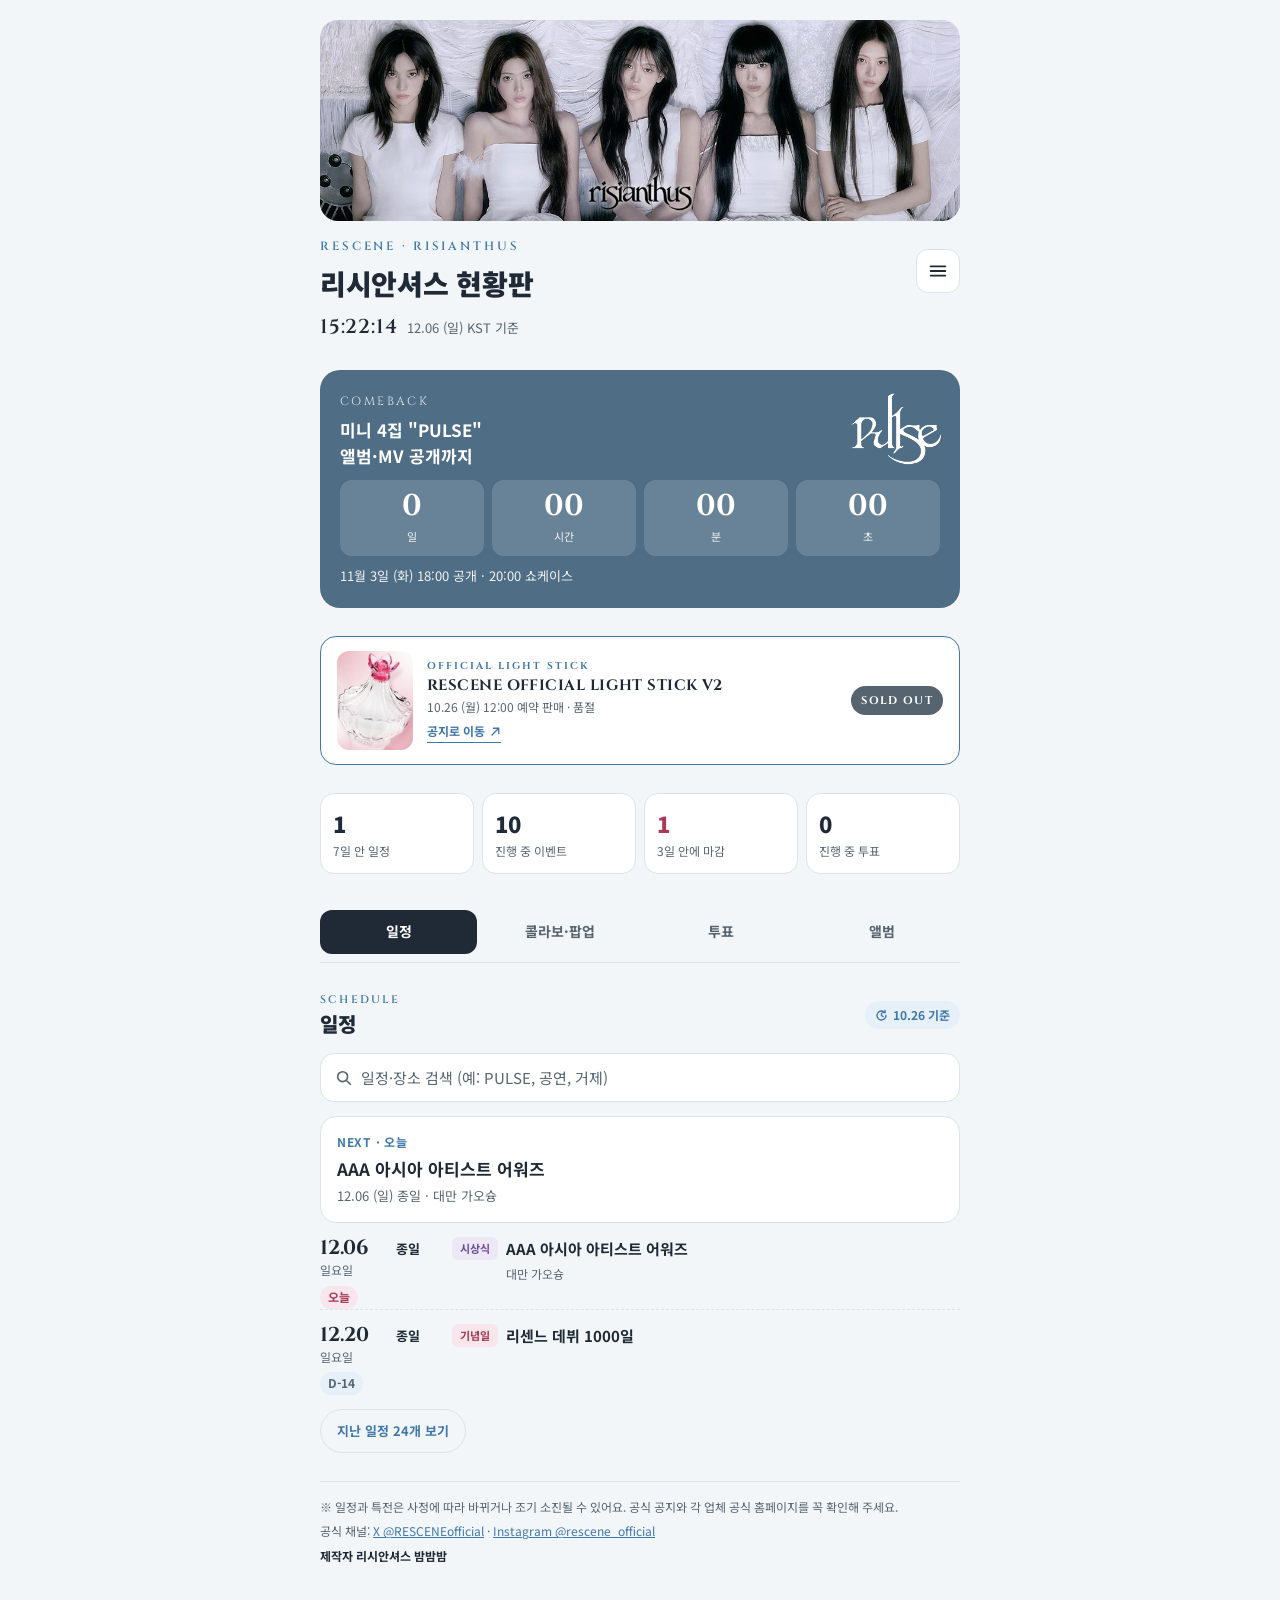
==== index.html @ 97291d0f "Update index.html 2026.10.27 01:10" ====
<!doctype html>
<html lang="ko">
<head>
<meta charset="utf-8">
<meta name="viewport" content="width=device-width, initial-scale=1.0, viewport-fit=cover">
<title>리시안셔스 현황판 · RESCENE</title>
<meta name="description" content="리센느 PULSE 컴백 카운트다운, 다가오는 일정, 콜라보·팝업 마감 현황을 한눈에 보는 리시안셔스 팬 제작 현황판">
<meta property="og:type" content="website">
<meta property="og:title" content="리시안셔스 현황판 · RESCENE">
<meta property="og:description" content="컴백 카운트다운 · 다가오는 일정 · 콜라보·팝업 마감 현황">
<meta name="theme-color" content="#3F78AB">
<meta name="apple-mobile-web-app-capable" content="yes">
<meta name="apple-mobile-web-app-title" content="리센느 현황판">
<link rel="preconnect" href="https://fonts.googleapis.com">
<link rel="stylesheet" href="https://fonts.googleapis.com/css2?family=Cinzel:wght@500;600;700&family=Noto+Sans+KR:wght@400;500;700;900&display=swap">
<style>
html,body{margin:0}
:root{padding-top:env(safe-area-inset-top,0px);padding-bottom:env(safe-area-inset-bottom,0px)}

:root{
  --bg:#F3F6F9; --surface:#FFFFFF; --ink:#1F2A36; --muted:#56646F; --line:#DCE4EA;
  --accent:#3F78AB; --accent-soft:#E6F0F9; --sky:#9CC3E4;
  --rose:#A83A58; --rose-soft:#F8E6EC; --green:#2E5E4A; --green-soft:#DDEBE4; --amber:#8A5A12; --amber-soft:#F6ECDC; --violet:#6A4C9C; --violet-soft:#EEE8F6;
  --cb:#4F6E86; --cb-ink:#FFFFFF; --chip-edge:rgba(31,42,54,.2);
  --display:'Cinzel','Noto Sans KR',serif; --body:'Noto Sans KR','Apple SD Gothic Neo','Malgun Gothic',sans-serif;
}
@media (prefers-color-scheme: dark){:root:not([data-theme="light"]){
  --bg:#0F151C; --surface:#17202A; --ink:#E5ECF2; --muted:#9DABB8; --line:#2A3745;
  --accent:#8DB7DD; --accent-soft:#1C2C3C; --sky:#4E7495;
  --rose:#EC94AD; --rose-soft:#3A1E28; --green:#8FCBAF; --green-soft:#1A2D24; --amber:#E2B46E; --amber-soft:#33281A; --violet:#C4B0EA; --violet-soft:#2A2238; --cb:#34506A; --chip-edge:rgba(255,255,255,.28); color-scheme:dark}}
:root[data-theme="dark"]{
  --bg:#0F151C; --surface:#17202A; --ink:#E5ECF2; --muted:#9DABB8; --line:#2A3745;
  --accent:#8DB7DD; --accent-soft:#1C2C3C; --sky:#4E7495;
  --rose:#EC94AD; --rose-soft:#3A1E28; --green:#8FCBAF; --green-soft:#1A2D24; --amber:#E2B46E; --amber-soft:#33281A; --violet:#C4B0EA; --violet-soft:#2A2238; --cb:#34506A; --chip-edge:rgba(255,255,255,.28); color-scheme:dark}
*{box-sizing:border-box}
[hidden]{display:none!important}
body{background:var(--bg);color:var(--ink);font-family:var(--body);font-size:15px;line-height:1.55;
  padding-left:max(16px,env(safe-area-inset-left,0px));padding-right:max(16px,env(safe-area-inset-right,0px))}
body::before{content:"";position:fixed;inset:0 0 auto;height:env(safe-area-inset-top,0px);z-index:10;background:var(--bg)}
.wrap{max-width:640px;margin:0 auto;padding-block:20px 48px;display:flex;flex-direction:column;gap:28px}
a{color:var(--accent)}
:focus-visible{outline:2px solid var(--accent);outline-offset:2px;border-radius:6px}
.tnum{font-variant-numeric:tabular-nums}

header{display:flex;flex-direction:column;gap:6px}
header .banner-link{display:block;margin-bottom:10px;border-radius:18px;transition:transform .15s,filter .15s}
header .banner-link:hover{filter:brightness(1.04);transform:translateY(-1px)}
@media (prefers-reduced-motion:reduce){header .banner-link{transition:none}header .banner-link:hover{transform:none}}
.eyebrow{font-family:var(--display);letter-spacing:.24em;font-size:12px;color:var(--accent);font-weight:600}
h1{margin:0;font-size:28px;font-weight:900;letter-spacing:-.01em;text-wrap:balance}
.clock{display:flex;gap:10px;align-items:baseline;flex-wrap:wrap;color:var(--muted);font-size:13px}
.clock b{font-family:var(--display);font-size:20px;color:var(--ink);font-weight:600;letter-spacing:.04em}

.tabs{position:sticky;top:env(safe-area-inset-top,0px);z-index:5;background:var(--bg);display:grid;grid-template-columns:repeat(4,1fr);gap:4px;padding-block:8px;border-bottom:1px solid var(--line)}
.tab{font:inherit;font-size:14px;font-weight:700;color:var(--muted);background:transparent;border:0;border-radius:12px;min-height:44px;padding:8px 6px;cursor:pointer;display:inline-flex;align-items:center;justify-content:center;gap:6px}
.tab:hover{background:var(--accent-soft);color:var(--ink)}
.tab[aria-selected="true"]{background:var(--ink);color:var(--surface)}
.tab .cnt{font-size:11px;font-weight:900;min-width:18px;height:18px;padding:0 5px;border-radius:999px;background:var(--rose);color:var(--surface);display:inline-flex;align-items:center;justify-content:center}

.comeback{background:var(--cb);color:var(--cb-ink);border-radius:20px;padding:22px 20px;display:flex;flex-direction:column;gap:10px;position:relative;overflow:hidden}
.comeback .lbl{font-family:var(--display);letter-spacing:.2em;font-size:12px;opacity:.85}
.comeback .title{font-size:17px;font-weight:700}
.cd{display:grid;grid-template-columns:repeat(4,1fr);gap:8px}
.cd div{background:color-mix(in srgb,var(--cb-ink) 14%,transparent);border-radius:12px;padding:10px 4px;text-align:center}
.cd b{display:block;font-family:var(--display);font-size:30px;line-height:1.1;font-weight:700}
.cd span{font-size:11px;opacity:.9}
.comeback .sub{font-size:13px;opacity:.92}
.cb-top{display:flex;justify-content:space-between;align-items:center;gap:12px}
.cb-text{display:flex;flex-direction:column;gap:6px;min-width:0}
.pulse-logo{height:76px;width:auto;flex:none;margin:-6px -2px -4px 0}
.banner{display:block;width:100%;height:auto;aspect-ratio:1080/340;object-fit:cover;border-radius:18px;background:var(--line)}

.summary{display:grid;grid-template-columns:repeat(4,1fr);gap:8px}
@media (max-width:520px){.summary{grid-template-columns:repeat(2,1fr)}}
.summary div{background:var(--surface);border:1px solid var(--line);border-radius:14px;padding:12px;display:flex;flex-direction:column;gap:2px}
.summary b{font-size:22px;font-weight:900}
.summary span{font-size:12px;color:var(--muted)}
.summary .hot b{color:var(--rose)}

section{display:flex;flex-direction:column;gap:14px;scroll-margin-top:72px}
.sec-head{display:flex;justify-content:space-between;align-items:baseline;gap:8px;flex-wrap:wrap}
h2{margin:0;font-size:20px;font-weight:900}
h2 small{font-family:var(--display);font-size:11px;letter-spacing:.2em;color:var(--accent);display:block;font-weight:600}
.basis{display:inline-flex;align-items:center;gap:5px;font-size:12px;font-weight:700;color:var(--accent);background:var(--accent-soft);padding:5px 10px;border-radius:999px;font-variant-numeric:tabular-nums;white-space:nowrap;align-self:center}

.next{background:var(--surface);border:1px solid var(--line);border-radius:16px;padding:16px;display:flex;flex-direction:column;gap:4px}
.next .k{font-size:12px;color:var(--accent);font-weight:700;letter-spacing:.06em}
.next .t{font-size:17px;font-weight:700}
.next .m{font-size:13px;color:var(--muted)}

.day{display:grid;grid-template-columns:64px 1fr;gap:12px}
.day+.day{border-top:1px dashed var(--line);padding-top:14px}
.dlabel{display:flex;flex-direction:column;gap:2px}
.dlabel b{font-family:var(--display);font-size:20px;font-weight:700;line-height:1.1}
.dlabel span{font-size:12px;color:var(--muted)}
.dchip{align-self:flex-start;font-size:11px;font-weight:700;padding:2px 8px;border-radius:999px;background:var(--accent-soft);color:var(--accent);margin-top:4px}
.dchip.today{background:var(--rose-soft);color:var(--rose)}
.evs{display:flex;flex-direction:column;gap:8px;min-width:0}
.ev{display:grid;grid-template-columns:48px auto 1fr;gap:8px;align-items:start}
.ev .time{font-size:13px;font-weight:700;padding-top:2px}
.ev .what{min-width:0}
.ev .what b{font-weight:700;display:block;overflow-wrap:anywhere}
.ev .what span{font-size:12px;color:var(--muted)}
.tag{font-size:11px;font-weight:700;padding:3px 8px;border-radius:6px;white-space:nowrap}
.t-공개{background:var(--accent-soft);color:var(--accent)}
.t-공연{background:var(--green-soft);color:var(--green)}
.t-행사{background:var(--amber-soft);color:var(--amber)}
.t-컴백{background:var(--rose-soft);color:var(--rose)}
.t-시상식{background:var(--violet-soft);color:var(--violet)}
.t-기념일{background:var(--rose-soft);color:var(--rose)}
.past .ev,.past .dlabel{opacity:.55}

.btn{font:inherit;font-size:13px;font-weight:700;color:var(--accent);background:transparent;border:1px solid var(--line);border-radius:999px;padding:10px 16px;min-height:44px;cursor:pointer;align-self:flex-start}
.btn:hover{background:var(--accent-soft)}

.filters{display:flex;gap:6px;flex-wrap:wrap}
.search{display:flex;align-items:center;gap:8px;background:var(--surface);border:1px solid var(--line);border-radius:14px;padding:0 6px 0 14px;color:var(--muted)}
.search:focus-within{border-color:var(--accent)}
.search input{flex:1;min-width:0;border:0;background:transparent;font:inherit;font-size:15px;color:var(--ink);padding:12px 0;min-height:46px;outline:none}
.search input::placeholder{color:var(--muted)}
.search input::-webkit-search-cancel-button{display:none}
.search .clear{display:inline-flex;align-items:center;justify-content:center;width:40px;height:40px;border:0;border-radius:10px;background:transparent;color:var(--muted);cursor:pointer}
.search .clear:hover{background:var(--accent-soft);color:var(--accent)}
.sr{position:absolute;width:1px;height:1px;overflow:hidden;clip:rect(0 0 0 0);white-space:nowrap}
.result{font-size:13px;color:var(--muted)}
.result b{color:var(--ink)}
mark{background:var(--accent-soft);color:var(--accent);border-radius:3px;padding:0 1px}
.chip{font:inherit;font-size:13px;font-weight:700;border:1px solid var(--line);background:var(--surface);color:var(--ink);border-radius:999px;padding:8px 14px;min-height:40px;cursor:pointer}
.chip[aria-pressed="true"]{background:var(--ink);color:var(--surface);border-color:var(--ink)}
.chip .n{opacity:.7;font-weight:500;margin-left:4px}

.cards{display:flex;flex-direction:column;gap:10px}
.card{background:var(--surface);border:1px solid var(--line);border-radius:16px;padding:14px 16px;display:flex;flex-direction:column;gap:8px}
.card.urgent{border-color:var(--rose)}
a.card{text-decoration:none;color:inherit;transition:border-color .15s,transform .15s}
a.card:hover{border-color:var(--accent);transform:translateY(-1px)}
.go{display:inline-flex;align-items:center;gap:4px;align-self:flex-end;font-size:12px;font-weight:700;color:var(--accent);min-height:24px}
@media (prefers-reduced-motion:reduce){a.card{transition:none}a.card:hover{transform:none}}
.card.ended{opacity:.55}
.row1{display:flex;justify-content:space-between;gap:8px;align-items:flex-start}
.brand{font-size:13px;color:var(--muted);font-weight:500}
.brand b{color:var(--ink);font-weight:700}
.status{font-size:12px;font-weight:900;white-space:nowrap;padding:3px 9px;border-radius:999px;background:var(--accent-soft);color:var(--accent)}
.status.urgent{background:var(--rose);color:var(--surface)}
.status.ongoing{background:var(--green-soft);color:var(--green)}
.status.soon{background:var(--amber-soft);color:var(--amber)}
.status.ended{background:var(--line);color:var(--muted)}
.ctitle{font-weight:700;font-size:16px;overflow-wrap:anywhere}
.ctitle .new{font-size:11px;font-weight:900;color:var(--rose);margin-right:6px}
.meta{display:flex;gap:6px;flex-wrap:wrap;align-items:center;font-size:12px;color:var(--muted)}
.ann{font-size:11px;font-weight:700;padding:2px 8px;border-radius:6px;background:var(--amber-soft);color:var(--amber)}
.how{font-size:11px;font-weight:700;padding:2px 8px;border-radius:6px;border:1px solid var(--line);color:var(--ink)}
.kind{font-family:var(--display);font-size:10px;letter-spacing:.14em;font-weight:700;color:var(--accent)}
ul.gifts{margin:0;padding:0;list-style:none;display:flex;flex-direction:column;gap:3px;font-size:13px}
ul.gifts li{display:flex;justify-content:space-between;gap:10px}
ul.gifts li span:last-child{color:var(--muted);white-space:nowrap}
.empty{color:var(--muted);font-size:14px;padding:16px;text-align:center;border:1px dashed var(--line);border-radius:14px}

footer{font-size:12px;color:var(--muted);display:flex;flex-direction:column;gap:6px;border-top:1px solid var(--line);padding-top:16px}
footer .maker{font-weight:700;color:var(--ink)}
@media (max-width:420px){.tab{font-size:13px;padding:8px 2px}.pulse-logo{height:58px}.cd b{font-size:24px}.day{grid-template-columns:52px 1fr}.ev{grid-template-columns:44px 1fr}.ev .tag{grid-column:2;justify-self:start;order:-1}}
@media (prefers-reduced-motion:reduce){*{scroll-behavior:auto!important}}
html{scroll-behavior:smooth}

.cal{background:var(--surface);border:1px solid var(--line);border-radius:16px;padding:14px;display:flex;flex-direction:column;gap:10px}
.cal-head{display:flex;justify-content:space-between;align-items:center;gap:8px}
.cal-title{font-family:var(--display);font-weight:700;font-size:16px;letter-spacing:.08em}
.cal-title span{font-family:var(--body);font-size:12px;color:var(--muted);font-weight:500;letter-spacing:0;margin-left:6px}
.cal-nav{display:flex;gap:4px}
.cal-nav button{width:36px;height:36px;border-radius:10px;border:1px solid var(--line);background:transparent;color:var(--ink);cursor:pointer;display:inline-flex;align-items:center;justify-content:center}
.cal-nav button:disabled{opacity:.3;cursor:default}
.cal-grid{display:grid;grid-template-columns:repeat(7,1fr);gap:2px;text-align:center}
.cal-grid .wd{font-family:var(--display);font-size:10px;letter-spacing:.1em;color:var(--muted);padding-bottom:4px}
.cal-grid .wd.sun{color:var(--rose)}
.cd-cell{font:inherit;border:0;background:transparent;color:var(--ink);border-radius:10px;min-height:46px;padding:4px 0;display:flex;flex-direction:column;align-items:center;gap:2px;font-size:13px;font-variant-numeric:tabular-nums}
.cd-cell.sun{color:var(--rose)}
.cd-cell.today .n{outline:2px solid var(--accent);outline-offset:1px;border-radius:999px}
.cd-cell .n{width:24px;height:24px;display:inline-flex;align-items:center;justify-content:center}
.cd-cell.has{cursor:pointer}
.cd-cell.has .n{background:var(--accent);color:var(--surface);border-radius:999px;font-weight:700}
.cd-cell.has.over .n{background:var(--line);color:var(--muted)}
.cd-cell.has:hover{background:var(--accent-soft)}
.cd-cell .k{font-size:9px;font-weight:700;color:var(--accent);line-height:1.1;max-width:100%;overflow:hidden;text-overflow:ellipsis;white-space:nowrap;padding:0 2px}
.cd-cell.over .k{color:var(--muted)}
.cal-legend{font-size:12px;color:var(--muted);display:flex;gap:12px;flex-wrap:wrap}
.cal-legend i{display:inline-block;width:10px;height:10px;border-radius:999px;background:var(--accent);margin-right:4px;vertical-align:-1px}
.cal-legend i.o{background:var(--line)}
.vcard{background:var(--surface);border:1px solid var(--line);border-radius:16px;padding:14px 16px;display:flex;flex-direction:column;gap:10px;scroll-margin-top:80px}
.vcard.urgent{border-color:var(--rose)}
.vcard.ended{opacity:.55}
.vcard.flash{box-shadow:0 0 0 3px var(--accent-soft);border-color:var(--accent)}
.vkey{font-family:var(--display);font-weight:700;font-size:13px;letter-spacing:.12em;color:var(--accent)}
.vtitle{font-weight:700;font-size:16px;overflow-wrap:anywhere}
.vdl{margin:0;display:grid;grid-template-columns:auto 1fr;gap:4px 12px;font-size:13px}
.vdl dt{color:var(--muted);white-space:nowrap}
.vdl dd{margin:0;min-width:0}
.unite{font-size:12px;background:var(--bg);border-radius:10px;padding:8px 10px;display:flex;flex-direction:column;gap:2px}
.unite b{font-size:12px}
.vdeadline{font-size:12px;color:var(--muted)}
@media (prefers-reduced-motion:no-preference){.vcard{transition:box-shadow .3s,border-color .3s}}

.al-hero{background:var(--cb);color:var(--cb-ink);border-radius:16px;padding:16px;display:flex;justify-content:space-between;align-items:center;gap:12px;flex-wrap:wrap}
.al-hero-text{display:flex;flex-direction:column;gap:2px;min-width:0}
.al-hero .lbl{font-family:var(--display);letter-spacing:.18em;font-size:11px;opacity:.85}
.al-hero b{font-size:18px}
.al-hero .tnum{font-size:13px;opacity:.92}
.sub-h{margin:10px 0 0;font-size:17px;font-weight:900}
.sub-h small{display:block;font-family:var(--display);font-size:10px;letter-spacing:.2em;color:var(--accent);font-weight:600}
.ver-tabs{display:grid;grid-template-columns:repeat(5,1fr);gap:4px;background:var(--surface);border:1px solid var(--line);border-radius:14px;padding:4px}
.ver-tabs button{font:inherit;font-size:13px;font-weight:700;border:0;border-radius:10px;background:transparent;color:var(--muted);min-height:40px;cursor:pointer;padding:4px 2px}
.ver-tabs button[aria-pressed="true"]{background:var(--accent);color:var(--surface)}
.ver-box{background:var(--surface);border:1px solid var(--line);border-radius:16px;padding:6px 16px}
.ver-row{display:grid;grid-template-columns:96px 1fr;gap:12px;padding:10px 0;font-size:14px;align-items:baseline}
.ver-row+.ver-row{border-top:1px solid var(--line)}
.ver-row dt{color:var(--muted);font-size:13px}
.ver-row dd{margin:0;min-width:0}
.ver-row .rnd{color:var(--muted);font-size:12px;margin-left:6px}
.ver-row.only dt{color:var(--accent);font-weight:700}
.ver-row .none{color:var(--muted)}
.ex-list{display:flex;flex-direction:column;gap:4px}
.ex-list span b{font-weight:700}
.terms{background:var(--surface);border:1px solid var(--line);border-radius:14px;padding:0 16px;font-size:13px}
.terms summary{cursor:pointer;font-weight:700;min-height:44px;display:flex;align-items:center}
.terms p{margin:0 0 10px;color:var(--muted)}
.terms p b{color:var(--ink);margin-right:6px}
.al-note{margin:0;font-size:12px;color:var(--muted)}
.scard{background:var(--surface);border:1px solid var(--line);border-radius:16px;padding:14px 16px;display:flex;flex-direction:column;gap:10px}
.scard.ended{opacity:.55}
.s-head{display:flex;justify-content:space-between;align-items:flex-start;gap:8px}
.s-name{font-weight:900;font-size:16px}
.s-name small{display:block;font-family:var(--display);font-size:10px;letter-spacing:.16em;color:var(--accent);font-weight:700}
.s-sub{font-size:12px;color:var(--muted);font-weight:500;margin-left:4px}
.vchips{display:flex;gap:4px;flex-wrap:wrap}
.vchip{display:inline-flex;align-items:center;gap:4px;font-size:11px;font-weight:700;padding:2px 8px 2px 6px;border-radius:6px;background:var(--accent-soft);color:var(--accent);border:1px solid var(--chip-edge)}
.vchip svg{flex:none}
.vchip.all{background:var(--surface);color:var(--ink)}
.vdots{display:inline-flex;gap:2px}
.vdots i{width:7px;height:7px;border-radius:999px;border:1px solid var(--chip-edge);display:block}
.vdot{width:12px;height:12px;border-radius:999px;border:1px solid var(--chip-edge);flex:none;display:inline-block}
.perk{font-weight:700;font-size:15px}
.perk span{font-weight:500;font-size:12px;color:var(--muted);margin-left:6px}
.prices{display:flex;gap:16px;flex-wrap:wrap;font-size:13px;border-top:1px dashed var(--line);padding-top:8px}
.prices b{font-size:15px}
.prices span{color:var(--muted);margin-right:4px}
.pgrid{display:grid;grid-template-columns:repeat(auto-fill,minmax(130px,1fr));gap:4px 16px;font-size:13px;border-top:1px dashed var(--line);padding-top:8px}
.pgrid div{display:flex;justify-content:space-between;gap:8px}
.pgrid span{color:var(--muted);font-family:var(--display);font-size:11px;letter-spacing:.06em}
.collect{display:grid;grid-template-columns:repeat(5,1fr);gap:6px}
.collect div{background:var(--surface);border:1px solid var(--line);border-radius:12px;padding:10px 4px;text-align:center;display:flex;flex-direction:column;gap:2px}
.collect span{font-family:var(--display);font-size:10px;letter-spacing:.08em;color:var(--muted)}
.collect b{font-size:20px;font-weight:900}
.collect .total{grid-column:1/-1;flex-direction:row;justify-content:space-between;align-items:center;padding:14px 20px;text-align:left;background:var(--accent);border-color:var(--accent);color:var(--surface)}
.collect .total span{font-size:13px;letter-spacing:.04em;font-family:var(--body);font-weight:500}
.collect .total b{font-size:26px}
.collect .total span{color:var(--surface);opacity:.85}
@media (max-width:420px){.collect{grid-template-columns:repeat(3,1fr)}.ver-row{grid-template-columns:80px 1fr}}
.ls-card{display:grid;grid-template-columns:auto 1fr auto;align-items:center;gap:14px;padding:14px 16px;border-radius:16px;background:var(--surface);border:1.5px solid var(--accent);color:var(--ink);text-decoration:none;transition:transform .15s,background .15s}
.ls-card:hover{background:var(--accent-soft);transform:translateY(-1px)}
.ls-img{width:76px;height:auto;aspect-ratio:200/261;object-fit:cover;border-radius:12px;flex:none;display:block;max-width:100%}
.ls-text{display:flex;flex-direction:column;gap:2px;min-width:0}
.ls-eyebrow{font-family:var(--display);font-size:10px;letter-spacing:.2em;color:var(--accent);font-weight:700}
.ls-title{font-family:var(--display);font-size:15px;font-weight:700;letter-spacing:.03em;line-height:1.3;overflow-wrap:anywhere}
.ls-go{display:inline-flex;align-items:center;gap:4px;align-self:flex-start;margin-top:4px;font-size:12px;font-weight:700;color:var(--accent);border-bottom:1px solid currentColor;padding-bottom:1px}
.ls-card:hover .ls-go{color:var(--ink)}
.ls-sub{font-size:12px;color:var(--muted);font-variant-numeric:tabular-nums}
.ls-badge.on{background:var(--rose)}
.ls-badge.sold{background:var(--muted);color:var(--surface)}
.ls-badge{font-family:var(--display);font-size:11px;font-weight:700;letter-spacing:.12em;white-space:nowrap;padding:6px 10px;border-radius:999px;background:var(--accent);color:var(--surface)}
@media (max-width:420px){.ls-card{grid-template-columns:auto 1fr;gap:12px}.ls-img{grid-row:span 2;width:68px}.ls-badge{grid-column:2;justify-self:start;padding:4px 9px}}
@media (prefers-reduced-motion:reduce){.ls-card{transition:none}.ls-card:hover{transform:none}}
.head-row{display:flex;justify-content:space-between;align-items:center;gap:12px}
.head-text{display:flex;flex-direction:column;gap:6px;min-width:0}
.menu-btn{width:44px;height:44px;flex:none;border-radius:12px;border:1px solid var(--line);background:var(--surface);color:var(--ink);display:inline-flex;align-items:center;justify-content:center;cursor:pointer}
.menu-btn:hover{background:var(--accent-soft);color:var(--accent)}
body.lock{overflow:hidden}
.scrim{position:fixed;inset:0;z-index:40;background:rgba(10,16,22,.45);opacity:0;transition:opacity .25s}
.scrim.show{opacity:1}
.drawer{position:fixed;top:0;right:0;bottom:0;z-index:41;width:min(320px,86vw);background:var(--surface);color:var(--ink);display:flex;flex-direction:column;gap:20px;overflow-y:auto;
  padding:calc(14px + env(safe-area-inset-top,0px)) calc(14px + env(safe-area-inset-right,0px)) calc(18px + env(safe-area-inset-bottom,0px)) 16px;
  box-shadow:-16px 0 40px rgba(0,0,0,.2);transform:translateX(100%);visibility:hidden;transition:transform .28s cubic-bezier(.2,.8,.2,1),visibility 0s linear .28s}
.drawer.open{transform:none;visibility:visible;transition:transform .28s cubic-bezier(.2,.8,.2,1),visibility 0s}
.dr-head{display:flex;justify-content:space-between;align-items:flex-start;gap:12px;padding-bottom:14px;border-bottom:1px solid var(--line)}
.dr-title{display:flex;flex-direction:column;gap:4px;min-width:0}
.dr-title b{font-size:18px;font-weight:900}
.dr-sec{display:flex;flex-direction:column;gap:2px}
.dr-lbl{font-size:12px;font-weight:700;color:var(--muted);padding:0 12px 6px}
.dr-item{display:flex;justify-content:space-between;align-items:center;gap:10px;width:100%;min-height:48px;padding:0 12px;border:0;border-radius:12px;background:transparent;color:var(--ink);font:inherit;font-size:15px;font-weight:700;text-align:left;text-decoration:none;cursor:pointer}
.dr-item:hover{background:var(--accent-soft)}
.dr-item[aria-current="true"]{background:var(--accent-soft);color:var(--accent)}
.dr-item small{font-family:var(--display);font-size:10px;letter-spacing:.16em;color:var(--muted);font-weight:600}
.dr-item svg{color:var(--muted);flex:none}
.dr-item .cnt{font-size:11px;font-weight:900;min-width:18px;height:18px;padding:0 5px;border-radius:999px;background:var(--rose);color:var(--surface);display:inline-flex;align-items:center;justify-content:center;vertical-align:1px}
.dr-foot{margin-top:auto;font-size:12px;color:var(--muted);padding:0 12px}
@media (prefers-reduced-motion:reduce){.drawer,.drawer.open,.scrim{transition:none}}
</style>
</head>
<body>


<div class="wrap">
  <header>
    <a class="banner-link" href="https://cafe.naver.com/re5cene" target="_blank" rel="noopener" aria-label="리시안셔스 네이버 카페로 가기">
      <img class="banner" src="[data-uri]" alt="리센느 다섯 멤버 단체 사진과 risianthus 로고" width="1080" height="340">
    </a>
    <div class="head-row">
      <div class="head-text">
        <div class="eyebrow">RESCENE · RISIANTHUS</div>
        <h1>리시안셔스 현황판</h1>
      </div>
      <button class="menu-btn" id="menuBtn" type="button" aria-label="메뉴 열기" aria-expanded="false" aria-controls="drawer">
        <svg viewBox="0 0 24 24" width="22" height="22" aria-hidden="true"><path d="M4 7h16M4 12h16M4 17h16" fill="none" stroke="currentColor" stroke-width="2" stroke-linecap="round"/></svg>
      </button>
    </div>
    <div class="clock"><b class="tnum" id="clock">--:--:--</b><span id="today">KST 기준</span></div>
  </header>

  <div class="comeback" aria-live="off">
    <div class="cb-top">
      <div class="cb-text">
        <div class="lbl">COMEBACK</div>
        <div class="title">미니 4집 "PULSE"<br>앨범·MV 공개까지</div>
      </div>
      <img class="pulse-logo" src="[data-uri]" alt="PULSE">
    </div>
    <div class="cd tnum" id="cd">
      <div><b id="cd-d">-</b><span>일</span></div>
      <div><b id="cd-h">-</b><span>시간</span></div>
      <div><b id="cd-m">-</b><span>분</span></div>
      <div><b id="cd-s">-</b><span>초</span></div>
    </div>
    <div class="sub">11월 3일 (화) 18:00 공개 · 20:00 쇼케이스</div>
  </div>

  <a class="ls-card" href="https://naver.me/xSB3cGuj" target="_blank" rel="noopener" aria-label="RESCENE 공식 응원봉 V2 판매 공지 열기">
    <img class="ls-img" src="[data-uri]" alt="RESCENE 공식 응원봉 V2" width="200" height="261">
    <span class="ls-text">
      <span class="ls-eyebrow">OFFICIAL LIGHT STICK</span>
      <b class="ls-title">RESCENE OFFICIAL LIGHT STICK V2</b>
      <span class="ls-sub" id="lsSub">10.26 (월) 12:00 판매 시작</span>
      <span class="ls-go">공지로 이동<svg viewBox="0 0 16 16" width="12" height="12" aria-hidden="true"><path d="M6 3h7v7M13 3 4 12" fill="none" stroke="currentColor" stroke-width="1.8" stroke-linecap="round" stroke-linejoin="round"/></svg></span>
    </span>
    <span class="ls-badge" id="lsBadge">COMING SOON</span>
  </a>

  <div class="summary" id="summary"></div>

  <div class="tabs" role="tablist" aria-label="보기 선택">
    <button class="tab" role="tab" id="tab-schedule" aria-controls="schedule" type="button">일정</button>
    <button class="tab" role="tab" id="tab-collab" aria-controls="collab" type="button">콜라보·팝업</button>
    <button class="tab" role="tab" id="tab-vote" aria-controls="vote" type="button">투표<span class="cnt" id="voteCnt" hidden></span></button>
    <button class="tab" role="tab" id="tab-album" aria-controls="album" type="button">앨범</button>
  </div>

  <section id="schedule" role="tabpanel" aria-labelledby="tab-schedule">
    <div class="sec-head">
      <h2><small>SCHEDULE</small>일정</h2>
      <span class="basis" title="10.26 자료 기준"><svg viewBox="0 0 16 16" width="13" height="13" aria-hidden="true"><path d="M13.5 8A5.5 5.5 0 1 1 11.9 4.1" fill="none" stroke="currentColor" stroke-width="1.7" stroke-linecap="round"/><path d="M12.4 1.8v2.7H9.7" fill="none" stroke="currentColor" stroke-width="1.7" stroke-linecap="round" stroke-linejoin="round"/><path d="M8 5.2V8l1.9 1.3" fill="none" stroke="currentColor" stroke-width="1.7" stroke-linecap="round"/></svg>10.26 기준</span>
    </div>
    <div class="search">
      <svg viewBox="0 0 20 20" width="18" height="18" aria-hidden="true"><circle cx="8.5" cy="8.5" r="5.5" fill="none" stroke="currentColor" stroke-width="1.8"/><path d="m13 13 4 4" stroke="currentColor" stroke-width="1.8" stroke-linecap="round"/></svg>
      <label class="sr" for="scheduleSearch">일정 검색</label>
      <input id="scheduleSearch" type="search" placeholder="일정·장소 검색 (예: PULSE, 공연, 거제)" autocomplete="off" enterkeyhint="search">
      <button class="clear" id="scheduleClear" type="button" aria-label="검색어 지우기" hidden><svg viewBox="0 0 16 16" width="14" height="14" aria-hidden="true"><path d="M4 4l8 8M12 4l-8 8" stroke="currentColor" stroke-width="1.8" stroke-linecap="round"/></svg></button>
    </div>
    <div class="result" id="scheduleResult" aria-live="polite" hidden></div>
    <div class="next" id="next"></div>
    <div id="days"></div>
    <button class="btn" id="pastBtn" type="button"></button>
    <div id="pastDays" hidden></div>
  </section>

  <section id="collab" role="tabpanel" aria-labelledby="tab-collab" hidden>
    <div class="sec-head">
      <h2><small>COLLAB &amp; POP-UP</small>콜라보·팝업</h2>
      <span class="basis" title="10.26 자료 기준"><svg viewBox="0 0 16 16" width="13" height="13" aria-hidden="true"><path d="M13.5 8A5.5 5.5 0 1 1 11.9 4.1" fill="none" stroke="currentColor" stroke-width="1.7" stroke-linecap="round"/><path d="M12.4 1.8v2.7H9.7" fill="none" stroke="currentColor" stroke-width="1.7" stroke-linecap="round" stroke-linejoin="round"/><path d="M8 5.2V8l1.9 1.3" fill="none" stroke="currentColor" stroke-width="1.7" stroke-linecap="round"/></svg>10.26 기준</span>
    </div>
    <div class="search">
      <svg viewBox="0 0 20 20" width="18" height="18" aria-hidden="true"><circle cx="8.5" cy="8.5" r="5.5" fill="none" stroke="currentColor" stroke-width="1.8"/><path d="m13 13 4 4" stroke="currentColor" stroke-width="1.8" stroke-linecap="round"/></svg>
      <label class="sr" for="collabSearch">콜라보·팝업 검색</label>
      <input id="collabSearch" type="search" placeholder="업체·멤버·특전 검색 (예: CU, 원이, 포토카드)" autocomplete="off" enterkeyhint="search">
      <button class="clear" id="searchClear" type="button" aria-label="검색어 지우기" hidden>
        <svg viewBox="0 0 16 16" width="14" height="14" aria-hidden="true"><path d="M4 4l8 8M12 4l-8 8" stroke="currentColor" stroke-width="1.8" stroke-linecap="round"/></svg>
      </button>
    </div>
    <div class="filters" role="group" aria-label="보기 필터 (여러 개 선택 가능)" id="filters"></div>
    <div class="result" id="searchResult" aria-live="polite" hidden></div>
    <div class="cards" id="cards"></div>
    <button class="btn" id="endedBtn" type="button"></button>
  </section>

  <section id="vote" role="tabpanel" aria-labelledby="tab-vote" hidden>
    <div class="sec-head">
      <h2><small>VOTE</small>투표</h2>
      <span class="basis" title="10.26 자료 기준"><svg viewBox="0 0 16 16" width="13" height="13" aria-hidden="true"><path d="M13.5 8A5.5 5.5 0 1 1 11.9 4.1" fill="none" stroke="currentColor" stroke-width="1.7" stroke-linecap="round"/><path d="M12.4 1.8v2.7H9.7" fill="none" stroke="currentColor" stroke-width="1.7" stroke-linecap="round" stroke-linejoin="round"/><path d="M8 5.2V8l1.9 1.3" fill="none" stroke="currentColor" stroke-width="1.7" stroke-linecap="round"/></svg>10.26 기준</span>
    </div>
    <div class="search">
      <svg viewBox="0 0 20 20" width="18" height="18" aria-hidden="true"><circle cx="8.5" cy="8.5" r="5.5" fill="none" stroke="currentColor" stroke-width="1.8"/><path d="m13 13 4 4" stroke="currentColor" stroke-width="1.8" stroke-linecap="round"/></svg>
      <label class="sr" for="voteSearch">투표 검색</label>
      <input id="voteSearch" type="search" placeholder="투표·플랫폼 검색 (예: MMA, 멜론, 카카오)" autocomplete="off" enterkeyhint="search">
      <button class="clear" id="voteClear" type="button" aria-label="검색어 지우기" hidden><svg viewBox="0 0 16 16" width="14" height="14" aria-hidden="true"><path d="M4 4l8 8M12 4l-8 8" stroke="currentColor" stroke-width="1.8" stroke-linecap="round"/></svg></button>
    </div>
    <div class="result" id="voteResult" aria-live="polite" hidden></div>
    <div class="cal" id="cal">
      <div class="cal-head">
        <div class="cal-title" id="calTitle"></div>
        <div class="cal-nav">
          <button type="button" id="calPrev" aria-label="이전 달"><svg viewBox="0 0 16 16" width="14" height="14" aria-hidden="true"><path d="M10 3 5 8l5 5" fill="none" stroke="currentColor" stroke-width="1.8" stroke-linecap="round" stroke-linejoin="round"/></svg></button>
          <button type="button" id="calNext" aria-label="다음 달"><svg viewBox="0 0 16 16" width="14" height="14" aria-hidden="true"><path d="m6 3 5 5-5 5" fill="none" stroke="currentColor" stroke-width="1.8" stroke-linecap="round" stroke-linejoin="round"/></svg></button>
        </div>
      </div>
      <div class="cal-grid" id="calGrid"></div>
      <div class="cal-legend"><span><i></i>투표 마감일</span><span><i class="o"></i>마감된 투표</span><span>날짜를 누르면 해당 투표로 이동해요</span></div>
    </div>
    <div class="cards" id="votes"></div>
    <button class="btn" id="voteEndedBtn" type="button"></button>
  </section>

  <section id="album" role="tabpanel" aria-labelledby="tab-album" hidden>
    <div class="sec-head">
      <h2><small>ALBUM GUIDE</small>앨범</h2>
    </div>
    <div class="al-hero">
      <div class="al-hero-text">
        <span class="lbl">RESCENE 4TH MINI ALBUM</span>
        <b>[ PULSE ] 예약 판매</b>
        <span class="tnum">10.13 (화) 12:00 ~ 11.02 (월) 23:59</span>
      </div>
      <span class="status" id="preorderStatus"></span>
    </div>

    <h3 class="sub-h"><small>COMPONENTS</small>버전별 구성</h3>
    <div class="ver-tabs" role="group" aria-label="앨범 버전 선택" id="verTabs"></div>
    <div class="ver-box" id="verBox" aria-live="polite"></div>
    <details class="terms">
      <summary>Wappen · Locket이 뭐예요?</summary>
      <p><b>Wappen (와펜)</b> 이름, 로고 같은 상징을 나타내는 장식용 패치예요. 군복에 붙이는 부대 마크도 와펜의 일종이에요.</p>
      <p><b>Locket (로켓)</b> 사진 등을 넣어 목걸이에 다는 작은 갑이에요. 가족이나 연인 사진을 넣는 용도로 영화에도 자주 나와요.</p>
    </details>
    <p class="al-note">※ 앨범 구성품은 모두 랜덤이에요. 여러 개를 사도 세트로 지급되지 않아요.</p>

    <h3 class="sub-h"><small>WHERE TO BUY</small>판매처별 특전</h3>
    <div class="search">
      <svg viewBox="0 0 20 20" width="18" height="18" aria-hidden="true"><circle cx="8.5" cy="8.5" r="5.5" fill="none" stroke="currentColor" stroke-width="1.8"/><path d="m13 13 4 4" stroke="currentColor" stroke-width="1.8" stroke-linecap="round"/></svg>
      <label class="sr" for="albumSearch">판매처·특전 검색</label>
      <input id="albumSearch" type="search" placeholder="판매처·특전·버전 검색 (예: 위드뮤, QR, 셀피)" autocomplete="off" enterkeyhint="search">
      <button class="clear" id="albumClear" type="button" aria-label="검색어 지우기" hidden><svg viewBox="0 0 16 16" width="14" height="14" aria-hidden="true"><path d="M4 4l8 8M12 4l-8 8" stroke="currentColor" stroke-width="1.8" stroke-linecap="round"/></svg></button>
    </div>
    <div class="result" id="albumResult" aria-live="polite" hidden></div>
    <div class="filters" role="group" aria-label="판매처 종류 (여러 개 선택 가능)" id="storeFilters"></div>
    <div class="filters" role="group" aria-label="앨범 버전 (여러 개 선택 가능)" id="verFilters"></div>
    <div class="cards" id="stores"></div>
    <p class="al-note">※ 한정 수량이라 조기 소진될 수 있으니 구매 전 꼭 확인해 주세요.</p>

    <h3 class="sub-h"><small>ALBUMS</small>미공개 포토카드 전부 모으려면</h3>
    <div class="collect" id="collect"></div>
    <p class="al-note">※ YES24 QR 특전은 QR SET 구매 기준으로 계산했어요. YES24 Guardian 특전은 QR과 별개로 계산했고, 올리브영·무신사 오프라인은 온라인과 같은 이미지라 한 번만 계산했어요.</p>
  </section>

  <footer>
    <span>※ 일정과 특전은 사정에 따라 바뀌거나 조기 소진될 수 있어요. 공식 공지와 각 업체 공식 홈페이지를 꼭 확인해 주세요.</span>
    <span>공식 채널: <a href="https://x.com/RESCENEofficial" target="_blank" rel="noopener">X @RESCENEofficial</a> · <a href="https://www.instagram.com/rescene_official" target="_blank" rel="noopener">Instagram @rescene_official</a></span>
    <span class="maker">제작자 리시안셔스 밤밤밤</span>
  </footer>
</div>

<div class="scrim" id="scrim" hidden></div>
<nav class="drawer" id="drawer" aria-label="메뉴" inert>
  <div class="dr-head">
    <div class="dr-title">
      <span class="eyebrow">RESCENE · RISIANTHUS</span>
      <b>리시안셔스 현황판</b>
    </div>
    <button class="menu-btn" id="menuClose" type="button" aria-label="메뉴 닫기">
      <svg viewBox="0 0 24 24" width="20" height="20" aria-hidden="true"><path d="M6 6l12 12M18 6 6 18" fill="none" stroke="currentColor" stroke-width="2" stroke-linecap="round"/></svg>
    </button>
  </div>
  <div class="dr-sec">
    <span class="dr-lbl">바로가기</span>
    <button class="dr-item" type="button" data-tab="schedule">일정<small>SCHEDULE</small></button>
    <button class="dr-item" type="button" data-tab="collab">콜라보·팝업<small>COLLAB &amp; POP-UP</small></button>
    <button class="dr-item" type="button" data-tab="vote"><span>투표 <span class="cnt" id="voteCnt2" hidden></span></span><small>VOTE</small></button>
    <button class="dr-item" type="button" data-tab="album">앨범<small>ALBUM GUIDE</small></button>
  </div>
  <div class="dr-sec">
    <span class="dr-lbl">링크</span>
    <a class="dr-item" href="https://cafe.naver.com/re5cene" target="_blank" rel="noopener">리시안셔스 카페<svg viewBox="0 0 16 16" width="13" height="13" aria-hidden="true"><path d="M6 3h7v7M13 3 4 12" fill="none" stroke="currentColor" stroke-width="1.8" stroke-linecap="round" stroke-linejoin="round"/></svg></a>
    <a class="dr-item" href="https://naver.me/xSB3cGuj" target="_blank" rel="noopener">응원봉 V2 공지<svg viewBox="0 0 16 16" width="13" height="13" aria-hidden="true"><path d="M6 3h7v7M13 3 4 12" fill="none" stroke="currentColor" stroke-width="1.8" stroke-linecap="round" stroke-linejoin="round"/></svg></a>
    <a class="dr-item" href="https://x.com/RESCENEofficial" target="_blank" rel="noopener">공식 X<svg viewBox="0 0 16 16" width="13" height="13" aria-hidden="true"><path d="M6 3h7v7M13 3 4 12" fill="none" stroke="currentColor" stroke-width="1.8" stroke-linecap="round" stroke-linejoin="round"/></svg></a>
    <a class="dr-item" href="https://www.instagram.com/rescene_official" target="_blank" rel="noopener">공식 Instagram<svg viewBox="0 0 16 16" width="13" height="13" aria-hidden="true"><path d="M6 3h7v7M13 3 4 12" fill="none" stroke="currentColor" stroke-width="1.8" stroke-linecap="round" stroke-linejoin="round"/></svg></a>
  </div>
  <div class="dr-foot">제작자 리시안셔스 밤밤밤</div>
</nav>

<script>
/* ===== 이 아래로만 고칠 것 ===== */
const COMEBACK = '2026-11-03T18:00';

// type: 공개 / 공연 / 행사 / 시상식 / 기념일, time 없으면 종일
const SCHEDULE = [
  {date:'2026-10-13', time:'12:00', type:'공개', title:'[PULSE] PRE-ORDER'},
  {date:'2026-10-15', time:'18:00', type:'공개', title:'Loco TATA (Feat.미나미) 공개'},
  {date:'2026-10-17', type:'공연', title:'NOL 페스티벌', place:'경기 일산 킨텍스'},
  {date:'2026-10-19', time:'18:00', type:'공개', title:'[PULSE] CONCEPT PHOTO A'},
  {date:'2026-10-20', time:'18:00', type:'공개', title:'[PULSE] CONCEPT PHOTO B'},
  {date:'2026-10-22', time:'18:00', type:'공개', title:'[PULSE] CONCEPT TRAILER'},
  {date:'2026-10-23', type:'행사', title:'마산대학교 대동제', place:'경남 창원 마산대학교'},
  {date:'2026-10-23', type:'행사', title:'동아대학교 개교 80주년 기념식', place:'부산 사하구 동아대학교'},
  {date:'2026-10-23', time:'15:00', type:'공개', title:'[PULSE] ALBUM DETAIL'},
  {date:'2026-10-23', time:'18:00', type:'공개', title:'[PULSE] TRACK LIST'},
  {date:'2026-10-24', time:'15:30', type:'공연', title:'여기어때 콘서트팩 거제', place:'경남 거제 한화 벨버디어 야외광장'},
  {date:'2026-10-24', time:'19:00', type:'공연', title:'거제 한화오션 오션하모니', place:'경남 거제 한화오션 오션프라자 사외주차장'},
  {date:'2026-10-26', time:'18:00', type:'공개', title:'[PULSE] HIGHLIGHT MEDLEY'},
  {date:'2026-10-27', time:'18:00', type:'공개', title:'[PULSE] TITLE PREVIEW RELEASE'},
  {date:'2026-10-27', time:'22:00', type:'공개', title:'[PULSE] ♡♡♡♡♡'},
  {date:'2026-10-30', time:'18:00', type:'공개', title:'[PULSE] TITLE MV TEASER'},
  {date:'2026-10-30', time:'20:00', type:'행사', title:'네이버 쇼핑라이브 Galaxy Night'},
  {date:'2026-10-31', type:'행사', title:'경주 APEC 메모리얼 페스타 축하공연', place:'경주 엑스포대공원 선덕광장 일대'},
  {date:'2026-11-03', time:'18:00', type:'공개', title:'[PULSE] ALBUM RELEASE & MV DROP', place:'COMEBACK "PULSE"'},
  {date:'2026-11-03', time:'20:00', type:'공개', title:'[PULSE] SHOWCASE', place:'COMEBACK "PULSE"'},
  {date:'2026-11-07', type:'시상식', title:'KGMA 코리아 그랜드 뮤직 어워드', place:'서울 고척 스카이돔 · MC 원이'},
  {date:'2026-11-27', type:'기념일', title:'제나(김가영) 생일'},
  {date:'2026-11-29', type:'기념일', title:'미나미(이토 미나미) 생일'},
  {date:'2026-12-05', type:'시상식', title:'AAA 아시아 아티스트 어워즈', place:'대만 가오슝'},
  {date:'2026-12-06', type:'시상식', title:'AAA 아시아 아티스트 어워즈', place:'대만 가오슝'},
  {date:'2026-12-20', type:'기념일', title:'리센느 데뷔 1000일'},
];

// kind: 콜라보 / 팝업, end 없으면 재고 소진 시까지, endTime 기본 23:59
// cafe: 누르면 열릴 공지 이동 (없으면 안눌림), announce: 당첨자 발표, isNew: 새 항목 (종료되면 자동 숨김)
const COLLABS = [
  {kind:'콜라보', cafe:'https://naver.me/G5k7rAUy', brand:'CU', who:'리센느', title:'RESCENE x CU BAKE 405_#1', start:'2026-09-17', end:'2026-10-25', how:['구매 특전'], gifts:[['포토카드','']]},
  {kind:'콜라보', cafe:'https://naver.me/G5k7rAUy', brand:'CU', who:'리센느', title:'RESCENE x CU BAKE 405_#2', start:'2026-10-25', how:['구매 특전'], gifts:[['포토카드','']]},
  {kind:'콜라보', cafe:'https://naver.me/G5k7rAUy', brand:'CU', who:'리센느', title:'리센느와 완성하는 일상 #1', start:'2026-09-17', end:'2026-10-25', announce:'11.02', how:['응모 추첨'], gifts:[['포토카드 5장 세트_아궁빵 Ver.','50명'],['키캡키링 5종 中 1종 랜덤','200명']]},
  {kind:'콜라보', cafe:'https://naver.me/G5k7rAUy', brand:'CU', who:'리센느', title:'리센느와 완성하는 일상 #2', start:'2026-09-23', end:'2026-10-25', announce:'11.09', how:['응모 추첨'], gifts:[['리센느 필름키링','200명'],['리센느 포토카드 5장 세트_Bake405 Ver.','50명']]},
  {kind:'콜라보', cafe:'https://naver.me/G5k7rAUy', brand:'CU', who:'리센느', title:'리센느와 CU의 SWEET SCENE', isNew:true, start:'2026-10-26', end:'2026-12-06', announce:'12.10', how:['응모 추첨'], gifts:[['포토카드 스페셜 패키지','50명']]},
  {kind:'콜라보', cafe:'https://naver.me/FwGMnIER', brand:'CU x 할리스커피', who:'리센느', title:'할리스 커피 마시고 리센느 스페셜 굿즈 받자!', start:'2026-09-28', end:'2026-10-27', announce:'11.06', how:['응모 추첨'], gifts:[['셀카 사인 폴라로이드 멤버별 1장','5명'],['리센느 스페셜 굿즈팩','50명'],['멤버별 포토카드 5종','1,000명']]},
  {kind:'콜라보', cafe:'https://naver.me/G2YIU1S4', brand:'GS25 x 할리스커피', who:'리센느', title:'GS25에서 만나는 HOLLYS 오늘의 커피 모먼트', start:'2026-09-29', end:'2026-10-28', announce:'11.12', how:['응모 추첨'], gifts:[['친필 사인 폴라로이드 랜덤 1종','5명'],['리센느 스페셜 굿즈팩','50명'],['멤버별 포토카드 5종','1,000명']]},
  {kind:'콜라보', cafe:'https://naver.me/x2Y1PMgF', brand:'그레인온', who:'리센느', title:'RESCENE EDITION Ver.네이버', start:'2026-10-01', how:['구매 특전'], gifts:[['포토카드 + 엽서 Ver.네이버','']]},
  {kind:'콜라보', cafe:'https://naver.me/x2Y1PMgF', brand:'그레인온', who:'리센느', title:'RESCENE EDITION Ver.카카오', start:'2026-10-01', how:['구매 특전'], gifts:[['포토카드 + 엽서 Ver.카카오','']]},
  {kind:'콜라보', cafe:'https://naver.me/x2Y1PMgF', brand:'그레인온', who:'원이', title:'첫 번째 이야기, 원이의 베리말차', start:'2026-09-21', end:'2026-10-04', announce:'10.12', how:['응모 추첨'], gifts:[['리센느 전원 친필사인 응원봉','1명'],['원이 한정 포스터','50명'],['원이 베리말차 효소 1box','30명']]},
  {kind:'콜라보', cafe:'https://naver.me/x2Y1PMgF', brand:'그레인온', who:'리브·미나미', title:'두 번째 이야기, 리브와 미나미의 맛', start:'2026-10-12', end:'2026-10-25', announce:'11.02', how:['응모 추첨'], gifts:[['리브&미나미 한정 포스터 + 제품 1box','5명'],['리브 포스터 / 미나미 포스터','각 50명'],['리브의 쿠키앤크림 / 미나미의 크림소다 1box','각 30명']]},
  {kind:'콜라보', cafe:'https://naver.me/x2Y1PMgF', brand:'그레인온', who:'메이·제나', title:'세 번째 이야기, 메이와 제나의 맛', isNew:true, start:'2026-10-26', end:'2026-11-08', announce:'11.16', how:['응모 추첨'], gifts:[['메이&제나 한정 포스터 + 제품 1box','5명'],['메이 포스터 / 제나 포스터','각 50명'],['메이의 유자레몬 / 제나의 블루베리요거트 1box','각 30명']]},
  {kind:'콜라보', cafe:'https://naver.me/FJOmH0B8', brand:'카사베르디', who:'리센느', title:'프리미엄 레드와인 비니거 스틱 기프트 에디션', start:'2026-09-24', how:['구매 특전'], gifts:[['미니포스터(엽서)','']]},
  {kind:'콜라보', cafe:'https://naver.me/FDcqQElt', brand:'에이페', who:'리센느', title:'에이페 x 리센느 포토카드 이벤트', start:'2026-09-02', how:['구매 특전'], gifts:[['10만원 이상 구매 시 5종 SET','재고 없음'],['5만원 이상 구매 시 5종 中 2종 랜덤','']]},
  {kind:'콜라보', cafe:'https://naver.me/G4dCrK67', brand:'MLB', who:'리브·미나미·메이·제나', title:'MY ICONIC BEANIE, THE RESCENE WAY', start:'2026-10-07', end:'2026-10-31', note:'재고 소진 시 조기 종료', how:['구매 특전'], gifts:[['포토카드','']]},
  {kind:'콜라보', cafe:'https://cafe.naver.com/re5cene/65012', brand:'와키윌리', who:'원이', title:'Wacky WiLLy X WONI', start:'2026-10-13', end:'2026-11-01', endTime:'11:00', note:'11:00까지 · 재고 소진 시 조기 종료', how:['구매 특전'], gifts:[['원이 싸인 포토카드','']]},
  {kind:'콜라보', cafe:'https://naver.me/GvWYU81x', brand:'포토이즘', who:'리센느', title:'PHOTOISM x 리센느', start:'2026-09-01', end:'2026-10-31', how:['현장 구매'], gifts:[['포토이즘 프레임 및 스내피즘','']]},
  {kind:'콜라보', cafe:'https://naver.me/G3veWqYW', brand:'포토이즘', who:'리브', title:'PHOTOISM x 리센느 리브', start:'2026-10-11', end:'2026-11-09', how:['현장 구매'], gifts:[['포토이즘 프레임 및 스내피즘','']]},
  {kind:'콜라보', cafe:'https://naver.me/5OljnV06', brand:'나랑드사이다', who:'리센느', title:'ZERO A NEW SCENE, IN ZERO', how:['구매 특전'], gifts:[['리센느 브로마이드 1매 + 포토카드 랜덤 1매 세트','']]},
  {kind:'콜라보', cafe:'https://naver.me/xgXiagjL', brand:'MERMONT', who:'원이', title:'MERMONT x WONI', start:'2026-10-23', end:'2026-11-06', note:'포토카드는 재고 소진 시까지', how:['구매 특전','응모 추첨'], gifts:[['포토카드',''],['친필 사인 MERMONT 신상 모자','3명'],['친필 메시지 카드','3명']]},
  {kind:'콜라보', cafe:'https://cafe.naver.com/re5cene/76555', brand:'할리스몰', who:'리센느', title:'HOLLYS x RESCENE', start:'2026-10-23', how:['구매 특전'], gifts:[['친필 사인 포토카드','']]},
  {kind:'콜라보', cafe:'https://cafe.naver.com/re5cene/80504', brand:'거제시', who:'리센느', title:'리센느 거제 명예시민 기념', isNew:true, end:'2026-10-30', endTime:'23:59', announce:'종료 후 7일 이내', how:['응모 추첨'], gifts:[['리센느 친필 사인','5명']]},
  {kind:'콜라보', cafe:'https://cafe.naver.com/re5cene/79050', brand:'안원잘부', who:'리센느', title:'안원잘부 유튜브 구독자 이벤트_MLB', isNew:true, start:'2026-10-25', end:'2026-11-01', announce:'11.04', how:['응모 추첨'], gifts:[['리센느PICK 커브 패딩','5명'],['미야옹 비니','5명']]},
  {kind:'콜라보', cafe:'https://naver.me/xB7LYQHU', brand:'한스킨', who:'미나미·제나', title:'미나미&제나 친필사인 포토카드 랜덤 증정', isNew:true, start:'2026-10-25', how:['구매 특전'], gifts:[['미나미·제나 포토카드','']]},
  {kind:'팝업', cafe:'https://cafe.naver.com/re5cene/50492', brand:'위드뮤', who:'리센느', title:'RESCENE POP-UP MD 온라인 몰', note:'11월 순차 발송', how:['예약 구매'], gifts:[['굿즈 판매','']]},
  {kind:'팝업', cafe:'https://cafe.naver.com/re5cene/50488', brand:'가우디', who:'리센느', title:'RESCENE X GAUDI Collaboration', start:'2026-10-01', end:'2026-10-31', how:['현장 구매'], gifts:[['굿즈 판매','']]},
  // 종료된 이벤트
  {kind:'콜라보', cafe:'https://cafe.naver.com/re5cene/59295', brand:'메가스터디', who:'리센느', title:'세상아 기대해', start:'2026-10-07', end:'2026-10-20', how:['응모 추첨'], gifts:[['NFC 포토 키링','2,000명'],['CU 3,000원권','1,000명']]},
  {kind:'팝업', cafe:'https://naver.me/GwfctHXK', brand:'LIT&MAT', who:'리브·메이', title:'LIT&MAT OFFICIAL POP-UP STORE', start:'2026-10-16', end:'2026-10-22', how:['현장 구매'], gifts:[['굿즈 판매','']]},
];

// 투표: start/startTime 시작(있을 때만), end 마감일, endTime 마감 시각, cafe 공지 주소(링크용)
const VOTES = [
  {key:'KGMA', title:'KGMA Berriz 글로벌 팬 초이스', end:'2026-10-19', endTime:'23:59', who:'Berriz 회원', limit:'1일 1회', related:'KGMA 투표 인증 이벤트', cafe:''},
  {key:'MAMA', title:"2026 MAMA FANS' CHOICE 1차", end:'2026-10-22', endTime:'23:59', who:'Mnet Plus 회원', limit:'1일 1회', cafe:'',
    unite:[['남자','ALPHA DRIVE ONE · AND2BLE(앤더블) · BIGBANG'],['여자','RESCENE(리센느) · BABYMONSTER · Hearts2Hearts']]},
  {key:'MMA', title:'MMA 2026 TOP10 투표', end:'2026-10-29', endTime:'23:59', who:'멜론 회원', limit:'무료회원 1일 1회 · 유료회원 1일 3회', related:'MMA 티켓 자동 응모', cafe:'https://cafe.naver.com/re5cene/67899'},
  {key:'KAKAO BANK', short:'카뱅', title:'MMA 2026 X KAKAO BANK 특별상 투표', end:'2026-10-30', who:'카카오뱅크 계좌 또는 mini 보유자', limit:'1일 1회', related:'MMA 카카오뱅크 특별석 자동 응모', cafe:'https://cafe.naver.com/re5cene/67508'},
  {key:'MAMA', short:'MAMA 2차', title:"2026 MAMA FANS' CHOICE 2차", start:'2026-10-28', startTime:'18:00', end:'2026-11-08', endTime:'23:59', who:'Mnet Plus 회원', limit:'1일 1회', uniteNote:'연합 투표 추후 안내', cafe:''},
];

const PREORDER = {start:'2026-10-13T12:00', end:'2026-11-02T23:59'};
const VERSIONS = ['Standard','Limited','QR','Wappen','Guardian'];
// 각 버전 구성: [항목, 내용, 랜덤 표기]
const COMPONENTS = {
  Standard: {base:[['CD-R','포함'],['CD 봉투','포함'],['포토북','230×300mm'],['포토카드','랜덤 2종','총 10종'],['포스터','180×120mm']],
             only:[['유닛 포토카드','랜덤 1종','총 5종'],['필름 포토카드','랜덤 1종','총 10종']]},
  Limited:  {base:[['CD-R','포함'],['포토북','182×257mm'],['포토카드','랜덤 2종','총 10종'],['포스터','355×245mm']],
             only:[['럭키 메시지 카드','랜덤 1종','총 5종']]},
  QR:       {base:[['포토카드','랜덤 2종','총 4종']],
             only:[['QR카드',''],['전용 패키지','랜덤 1종','총 5종'],['셀피 포카','랜덤 3종','총 15종'],['이미지 카드','랜덤 1종','총 5종'],['ID 포카','랜덤 1종','총 5종']]},
  Wappen:   {base:[['포토카드','랜덤 1종','총 5종']],
             only:[['Wappen','']]},
  Guardian: {base:[['CD-R','포함'],['포토카드','5종 전부'],['포스터','95×95mm']],
             only:[['전용 패키지 BOX','1종'],['로켓 펜던트','1종','총 5종'],['펜던트 파우치','1종']]},
};
// group: 특전 / 공동구매 / 오프라인
const STORES = [
  {group:'특전', name:'메이크스타', ver:['Standard'], perk:'미공개 포토카드', rnd:'랜덤 1종 · 총 5종',
    option:'15set (매진) · 무기명 단체 사인 앨범 + 사인 포토카드 랜덤 1매 · 50명 한정',
    rule:'5장 구매 시 중복 없이 증정', event:'사인 폴라로이드 1매 (5명)', price:'20,800', optPrice:'312,000'},
  {group:'특전', name:'배달의민족 B마트', ver:['Limited'], perk:'미공개 포토카드', rnd:'랜덤 1종 · 총 5종',
    option:'5set 구매 시 중복 없이 증정 · 리센느 최애 간식 봉다리(선택)', price:'26,000', optPrice:'130,000'},
  {group:'특전', name:'포켓 CU', ver:['QR'], perk:'미공개 포토카드', rnd:'랜덤 1종 · 총 5종',
    option:'5set 구매 시 중복 없이 증정', price:'8,900', optPrice:'44,500'},
  {group:'특전', name:'후즈팬', ver:['Wappen'], perk:'미공개 포토카드', rnd:'랜덤 1종 · 총 5종',
    rule:'5장 구매 시 중복 없이 증정', price:'11,100'},
  {group:'특전', name:'포켓 CU', ver:['Wappen'], perk:'미공개 유닛 포토카드', rnd:'랜덤 1종 · 총 2종',
    option:'2set 구매 시 중복 없이 증정', price:'11,100', optPrice:'22,200'},
  {group:'특전', name:'위드뮤', ver:['QR'], perk:'미공개 셀피 포토카드', rnd:'랜덤 1종 · 총 5종',
    rule:'세트 구매 시 중복 없이 증정', price:'8,900'},
  {group:'특전', name:'스타스테이션', ver:['QR'], perk:'미공개 셀카 포토카드', rnd:'랜덤 1종 · 총 5종',
    rule:'5장 구매 시 중복 없이 증정', price:'9,000'},
  {group:'특전', name:'YES24', ver:['ALL'], perk:'미공개 셀피 포토카드', rnd:'랜덤 1종 · 총 5종',
    rule:'QR 5종 SET 구매 시 중복 없이 증정', event:'친필 사인 포토카드 (10명)', price:'판매처 확인', optPrice:'44,500'},
  {group:'특전', name:'올리브영', sub:'온라인', ver:['Standard'], perk:'미공개 셀카 포토카드', rnd:'랜덤 1종 · 총 5종',
    rule:'5장 구매 시 중복 없이 증정 · 오프라인과 특전 이미지 동일', price:'20,800'},
  {group:'특전', name:'올리브영', sub:'오프라인 · 홍대놀이터, 명동역', ver:['Standard'], perk:'미공개 셀카 포토카드', rnd:'랜덤 1종 · 총 5종',
    rule:'5장 구매 시 중복 없이 증정 · 온라인과 특전 이미지 동일', event:'친필 사인 폴라로이드 (즉석 추첨 5명)', price:'20,800'},
  {group:'특전', name:'YES24', ver:['Guardian'], perk:'미공개 셀피 포토카드', rnd:'랜덤 1종 · 총 5종',
    rule:'5장 이상 구매해도 중복 증정될 수 있음'},
  {group:'특전', name:'무신사', sub:'온라인 · 무신사 드롭', ver:['Guardian'], perk:'미공개 포토카드', rnd:'랜덤 1종 · 총 5종',
    rule:'5장 구매 시 중복 없이 증정 · 오프라인과 특전 이미지 동일', event:'댓글 추첨 사인 CD (5명)', price:'44,600'},
  {group:'특전', name:'무신사', sub:'오프라인 · 무신사 성수', ver:['Guardian'], perk:'미공개 포토카드', rnd:'랜덤 1종 · 총 5종',
    rule:'5장 구매 시 중복 없이 증정 · 온라인과 특전 이미지 동일', event:'사인 폴라로이드 랜덤 1종 (총 5종)', price:'44,600'},

  {group:'공동구매', name:'Ktown4U', ver:['ALL'], perk:'Pulse (Artwork Ver.) 핀버튼', by:'음총팀 자체 제작', rnd:'랜덤 1종 · 총 5종', rule:'한정 수량',
    prices:{STANDARD:'17,400',LIMITED:'21,800',QR:'8,200','QR 5set':'40,700','QR 기증':'7,400',WAPPEN:'9,800',GUARDIAN:'38,500'}},
  {group:'공동구매', name:'뮤직 플랜트', ver:['Standard','Limited','QR','Wappen'], perk:'Pulse (Concept Photo Ver.) 핀버튼', by:'음총팀 자체 제작', rnd:'랜덤 1종 · 총 5종', rule:'한정 수량',
    prices:{STANDARD:'16,900',LIMITED:'21,100',QR:'7,300','QR 5set':'36,200','QR 기증':'7,200',WAPPEN:'9,100'}},
  {group:'공동구매', name:'ALL MD', ver:['ALL'], perk:'리마인 파이팅 Ver. 포토카드', by:'음총팀 자체 제작', rnd:'랜덤 1종 · 총 5종', rule:'5장 구매 시 중복 없이 증정 · 한정 수량',
    event:'추가 사은품 증정 (판매처 공지 참고)',
    prices:{STANDARD:'16,900',LIMITED:'21,100',QR:'7,200','QR 5set':'36,200',WAPPEN:'9,100',GUARDIAN:'36,000'}},
  {group:'공동구매', name:'위드뮤', ver:['QR'], perk:'미공개 셀피 포토카드', rnd:'랜덤 1종 · 총 5종', rule:'5장 구매 시 중복 없이 증정',
    prices:{'QR 5set':'40,000'}},

  {group:'오프라인', name:'메이크스타', sub:'SHOWCASE', ended:true, ver:['Standard'], perk:'미공개 셀카 포토카드 (한입만 Ver.)',
    rule:'5장 구매 시 중복 없이 증정', entry:'쇼케이스 초대권 응모 · 앨범 1장당 응모권 1매', winners:'370명', prize:'쇼케이스 이벤트 초대권', price:'20,800'},
  {group:'오프라인', name:'후즈팬', sub:'SHOWCASE', ended:true, ver:['Standard'], perk:'미공개 셀카 포토카드',
    entry:'쇼케이스 초대권 응모 · 앨범 1장당 응모권 1매', winners:'370명', prize:'쇼케이스 이벤트 초대권', price:'20,800'},
  {group:'오프라인', name:'메이크스타', sub:'단체 영상통화', ver:['Standard'], perk:'미공개 셀카 포토카드 (강아지 Ver.)', saleEnd:'2026-10-19',
    entry:'단체 영상통화 응모 · 앨범 1장당 응모권 1매', winners:'20명',
    prize:'아티스트와 영상통화 + 기명 사인 앨범 1매 + 사인 포토카드 1매', event:'사인 폴라로이드 1매 (당첨자 중 5명 선정)', price:'20,800'},
  {group:'오프라인', name:'메이크스타', sub:'대면 팬사인회', ver:['Standard'], perk:'미공개 메시지 포토카드 (MZ 사원 Ver.)', saleEnd:'2026-10-19',
    entry:'대면 팬사인회 응모 · 앨범 1장당 응모권 1매', winners:'30명',
    prize:'대면 팬사인회 참석권 + 기명 사인 앨범 1매 + 사인 포토카드 1매', event:'사인 폴라로이드 1매 (당첨자 중 5명 선정)', price:'20,800'},
  {group:'오프라인', name:'플러스챗', sub:'SHOWCASE', ver:['Limited'], perk:'미공개 포토카드 (심쿵 Ver.)', saleEnd:'2026-10-25',
    rule:'5장 구매 시 중복 없이 증정', entry:'쇼케이스 초대권 응모 · 앨범 1장당 응모권 1매', winners:'10명', prize:'쇼케이스 이벤트 초대권 (타 판매처 중복 당첨 불가)', price:'26,000'},
  {group:'오프라인', name:'메이크스타', sub:'개인 영상통화', ver:['Standard'], perk:'미공개 셀카 포토카드 (여우 Ver.)', saleEnd:'2026-10-28',
    rule:'5장 구매 시 중복 없이 증정', entry:'개인 영상통화 응모 · 앨범 1장당 응모권 1매', winners:'멤버별 10명',
    prize:'응모 멤버와 영상통화 + 응모 멤버 기명 사인 앨범 1매', event:'사인 폴라로이드 1매 (당첨자 중 5명 선정)', price:'20,800'},
  {group:'오프라인', name:'메이크스타', sub:'대면 팬사인회', ver:['Standard'], perk:'미공개 셀카 포토카드 (토끼 Ver.)', saleEnd:'2026-10-28',
    rule:'5장 구매 시 중복 없이 증정', entry:'대면 팬사인회 응모 · 앨범 1장당 응모권 1매', winners:'40명',
    prize:'대면 팬사인회 참석권 + 기명 사인 앨범 1매 + 사인 포토카드 랜덤 1매', event:'사인 폴라로이드 1매 (당첨자 중 5명 선정)', price:'20,800'},
];
const COLLECT = [['Standard',40],['Limited',10],['QR',25],['Wappen',7],['Guardian',10]];
// 응원봉 판매 시작 시각
const LIGHTSTICK_OPEN = '2026-10-26T12:00';
const LIGHTSTICK_SOLDOUT = true; // 품절 true, 재입고 false
/* ===== 이 아래 건들면 인생망함 ===== */

const $ = id => document.getElementById(id);
const el = (tag, cls, text) => { const e = document.createElement(tag); if (cls) e.className = cls; if (text != null) e.textContent = text; return e; };
const kst = (d, t='00:00') => Date.parse(`${d}T${t}:00+09:00`);
const ymdFmt = new Intl.DateTimeFormat('en-CA',{timeZone:'Asia/Seoul',year:'numeric',month:'2-digit',day:'2-digit'});
const dayNum = s => { const [y,m,d] = s.split('-').map(Number); return Date.UTC(y,m-1,d)/864e5; };
const todayStr = () => ymdFmt.format(new Date());
const dDiff = s => dayNum(s) - dayNum(todayStr());
const WD = ['일','월','화','수','목','금','토'];
const wd = s => WD[new Date(dayNum(s)*864e5).getUTCDay()];
const md = s => s.slice(5).replace('-','.');
const store = { get(k){ try { return localStorage.getItem(k); } catch(e){ return null; } }, set(k,v){ try { localStorage.setItem(k,v); } catch(e){} } };

const clockFmt = new Intl.DateTimeFormat('ko-KR',{timeZone:'Asia/Seoul',hour:'2-digit',minute:'2-digit',second:'2-digit',hour12:false});
function tickLightstick(now){
  const open = kst(...LIGHTSTICK_OPEN.split('T')), d = LIGHTSTICK_OPEN.slice(0,10), t = LIGHTSTICK_OPEN.slice(11);
  const badge = $('lsBadge'), sub = $('lsSub');
  if (now >= open && LIGHTSTICK_SOLDOUT) { badge.textContent = 'SOLD OUT'; badge.classList.remove('on'); badge.classList.add('sold'); sub.textContent = `${md(d)} (${wd(d)}) ${t} 예약 판매 · 품절`; return; }
  if (now >= open) { badge.textContent = 'NOW ON SALE'; badge.classList.add('on'); sub.textContent = `${md(d)} (${wd(d)}) ${t}부터 판매 중`; return; }
  let left = open - now; const dd = Math.floor(left/864e5); left -= dd*864e5;
  const h = Math.floor(left/36e5), m = Math.floor((left - h*36e5)/6e4);
  const rest = dd ? `${dd}일 ${h}시간 남음` : h ? `${h}시간 ${m}분 남음` : `${Math.max(m,1)}분 남음`;
  sub.textContent = `${md(d)} (${wd(d)}) ${t} 판매 시작 · ${rest}`;
}
function tick(){
  const now = Date.now();
  tickLightstick(now);
  $('clock').textContent = clockFmt.format(now);
  const t = todayStr();
  $('today').textContent = `${md(t)} (${wd(t)}) KST 기준`;
  let left = Math.max(0, kst(...COMEBACK.split('T')) - now);
  const d = Math.floor(left/864e5); left -= d*864e5;
  const h = Math.floor(left/36e5); left -= h*36e5;
  const m = Math.floor(left/6e4); const s = Math.floor((left - m*6e4)/1000);
  $('cd-d').textContent = d; $('cd-h').textContent = String(h).padStart(2,'0');
  $('cd-m').textContent = String(m).padStart(2,'0'); $('cd-s').textContent = String(s).padStart(2,'0');
}

const evTime = e => kst(e.date, e.time || '23:59');
function dayBlock(date, evs, isPast){
  const wrap = el('div','day' + (isPast ? ' past' : ''));
  const lab = el('div','dlabel');
  lab.append(el('b','tnum',md(date)), el('span',null,wd(date) + '요일'));
  const dd = dDiff(date);
  if (!isPast) lab.append(el('span','dchip' + (dd===0?' today':''), dd===0?'오늘':dd===1?'내일':`D-${dd}`));
  const list = el('div','evs');
  evs.forEach(e => {
    const row = el('div','ev');
    row.append(el('span','time tnum', e.time || '종일'), el('span','tag t-'+e.type, e.type));
    const w = el('div','what'); w.append(el('b',null,e.title)); if (e.place) w.append(el('span',null,e.place));
    row.append(w); list.append(row);
  });
  wrap.append(lab, list); return wrap;
}
const Q = {schedule:'', vote:'', album:''};
const qWords = q => q.toLowerCase().split(/[\s,]+/).filter(Boolean);
const qHit = (q, parts) => { if (!q) return true; const h = parts.filter(Boolean).join(' ').toLowerCase().replace(/\s+/g,' '); return qWords(q).every(w => h.includes(w)); };
function showResult(key, q, n, emptyMsg){
  const rs = $(key + 'Result'); rs.hidden = !q;
  if (q) rs.replaceChildren(document.createTextNode(`'${q}' 검색 결과 `), el('b',null,`${n}건`));
}
function bindSearch(key, render){
  const inp = $(key + 'Search'), clr = $(key + 'Clear');
  const set = v => { Q[key] = v; clr.hidden = !v; render(); };
  inp.addEventListener('input', () => set(inp.value.trim()));
  inp.addEventListener('keydown', e => { if (e.key === 'Escape') { inp.value = ''; set(''); } });
  clr.addEventListener('click', () => { inp.value = ''; set(''); inp.focus(); });
}
const evParts = e => { const [y,m,d] = e.date.split('-').map(Number); return [e.type, e.title, e.place, e.time, md(e.date), `${m}월 ${d}일`, wd(e.date)+'요일']; };
function renderSchedule(){
  const now = Date.now();
  const q = Q.schedule;
  const sorted = [...SCHEDULE].sort((a,b) => kst(a.date,a.time||'00:00') - kst(b.date,b.time||'00:00'));
  const upcoming = sorted.filter(e => evTime(e) >= now), past = sorted.filter(e => evTime(e) < now);
  const group = arr => arr.reduce((m,e) => ((m[e.date] ||= []).push(e), m), {});
  const fill = (box, arr, isPast) => { box.replaceChildren(); const g = group(arr); Object.keys(g).forEach(d => box.append(dayBlock(d, g[d], isPast))); };
  if (q) {
    const up = upcoming.filter(e => qHit(q, evParts(e))), pa = past.filter(e => qHit(q, evParts(e)));
    fill($('days'), up, false);
    const g = group(pa); Object.keys(g).forEach(d => $('days').append(dayBlock(d, g[d], true)));
    if (!up.length && !pa.length) $('days').append(el('div','empty', `'${q}'(이)가 들어간 일정이 없어요.`));
    highlight($('days'), q);
    showResult('schedule', q, up.length + pa.length);
    $('next').hidden = true; $('pastBtn').hidden = true; $('pastDays').hidden = true;
    return;
  }
  showResult('schedule', '', 0); $('next').hidden = false;
  fill($('days'), upcoming, false);
  if (!upcoming.length) $('days').append(el('div','empty','예정된 일정이 없어요. 새 일정이 나오면 업데이트할게요.'));
  fill($('pastDays'), past.reverse(), true);
  const nx = $('next'); nx.replaceChildren();
  const n = upcoming[0];
  if (n) {
    const dd = dDiff(n.date);
    nx.append(el('span','k','NEXT · ' + (dd===0?'오늘':dd===1?'내일':`D-${dd}`)), el('span','t',n.title),
      el('span','m', `${md(n.date)} (${wd(n.date)}) ${n.time || '종일'}` + (n.place ? ` · ${n.place}` : '')));
  } else nx.hidden = true;
  const pb = $('pastBtn');
  pb.hidden = !past.length;
  const sync = () => pb.textContent = $('pastDays').hidden ? `지난 일정 ${past.length}개 보기` : '지난 일정 접기';
  pb.onclick = () => { $('pastDays').hidden = !$('pastDays').hidden; sync(); };
  sync();
}

function statusOf(c){
  const now = Date.now();
  if (c.start && kst(c.start) > now) { const d = dDiff(c.start); return {key:'soon', label: d===1?'내일 시작':`D-${d} 시작`, rank:2, sort:kst(c.start)}; }
  if (!c.end) return {key:'ongoing', label:'재고 소진 시까지', rank:1, sort:Infinity};
  const endMs = kst(c.end, c.endTime || '23:59');
  if (endMs < now) return {key:'ended', label:'종료', rank:3, sort:-endMs};
  const d = dDiff(c.end);
  if (d === 0) return {key:'urgent', label: c.endTime ? `오늘 ${c.endTime} 마감` : '오늘 마감', rank:0, sort:endMs};
  return {key: d <= 3 ? 'urgent' : 'open', label:`D-${d} 마감`, rank:0, sort:endMs};
}
const FILTERS = [['all','전체'],['콜라보','콜라보'],['팝업','팝업'],['urgent','마감 임박'],['new','New']];
const filters = new Set();
try { (JSON.parse(store.get('rescene-filters') || '[]') || []).forEach(k => { if (FILTERS.some(f => f[0] === k && k !== 'all')) filters.add(k); }); } catch(e){}
const saveFilters = () => store.set('rescene-filters', JSON.stringify([...filters]));
const oneOk = (k, c, s) => k==='urgent' ? s.key==='urgent' : k==='new' ? (!!c.isNew && s.key!=='ended') : c.kind===k;
let showEnded = false;

let query = '';
const norm = v => String(v).toLowerCase().replace(/\s+/g,' ');
const haystack = c => norm([c.kind, c.kind==='팝업'?'popup':'collab', c.brand, c.who, c.title, c.note||'', c.announce||'', ...c.how, ...c.gifts.flat()].join(' '));
const hit = c => !query || query.toLowerCase().split(/[\s,]+/).filter(Boolean).every(w => haystack(c).includes(w));
function matches(c, s){
  if (!hit(c)) return false;
  if (!filters.size) return true;
  return [...filters].some(k => oneOk(k, c, s));
}
function card(c, s){
  const cls = 'card' + (s.key==='urgent'?' urgent':'') + (s.key==='ended'?' ended':'');
  let box;
  if (c.cafe) { box = el('a', cls); box.href = c.cafe; box.target = '_blank'; box.rel = 'noopener'; box.setAttribute('aria-label', `${c.brand} ${c.title} 공지 열기`); }
  else box = el('article', cls);
  const r1 = el('div','row1');
  const br = el('div','brand'); br.append(el('span','kind', c.kind==='팝업'?'POP-UP ':'COLLAB '), el('b',null,c.brand), document.createTextNode(' · ' + c.who));
  r1.append(br, el('span','status ' + s.key, s.label));
  const t = el('div','ctitle'); if (c.isNew && s.key!=='ended') t.append(el('span','new','NEW')); t.append(document.createTextNode(c.title));
  const meta = el('div','meta');
  c.how.forEach(h => meta.append(el('span','how',h)));
  const period = c.start ? `${md(c.start)} ~ ${c.end ? md(c.end) : ''}` : c.end ? `~ ${md(c.end)}${c.endTime ? ' ' + c.endTime : ''}` : '';
  const tail = [period, !c.end ? '재고 소진 시까지' : '', c.note || ''].filter(Boolean).join(' · ');
  if (tail) meta.append(el('span','tnum',tail));
  if (c.announce) meta.append(el('span','ann', '당첨 발표 ' + c.announce));
  const ul = el('ul','gifts');
  c.gifts.forEach(([g,n]) => { const li = el('li'); li.append(el('span',null,g)); if (n) li.append(el('span','tnum',n)); ul.append(li); });
  box.append(r1, t, meta, ul);
  if (c.cafe) { const go = el('span','go','공지로 이동'); go.insertAdjacentHTML('beforeend','<svg viewBox="0 0 16 16" width="13" height="13" aria-hidden="true"><path d="M6 3h7v7M13 3 4 12" fill="none" stroke="currentColor" stroke-width="1.8" stroke-linecap="round" stroke-linejoin="round"/></svg>'); box.append(go); }
  return box;
}
function highlight(root, q = query){
  if (!q) return;
  const words = q.trim().toLowerCase().split(/[\s,]+/).filter(Boolean);
  if (!words.length) return;
  const re = new RegExp('(' + words.map(w => w.replace(/[.*+?^${}()|[\]\\]/g,'\\$&')).join('|') + ')','gi');
  const walker = document.createTreeWalker(root, NodeFilter.SHOW_TEXT);
  const nodes = []; while (walker.nextNode()) nodes.push(walker.currentNode);
  nodes.forEach(n => {
    const parts = n.nodeValue.split(re); if (parts.length < 2) return;
    const frag = document.createDocumentFragment();
    parts.forEach((p,i) => frag.append(i % 2 ? el('mark',null,p) : document.createTextNode(p)));
    n.replaceWith(frag);
  });
}
function renderCollabs(){
  const items = COLLABS.map(c => ({c, s:statusOf(c)}));
  const fb = $('filters'); fb.replaceChildren();
  FILTERS.forEach(([k,label]) => {
    const n = items.filter(({c,s}) => s.key!=='ended' && hit(c) && (k==='all' || oneOk(k, c, s))).length;
    const b = el('button','chip'); b.type = 'button'; b.setAttribute('aria-pressed', String(k==='all' ? !filters.size : filters.has(k)));
    b.append(document.createTextNode(label), el('span','n',String(n)));
    b.onclick = () => { if (k==='all') filters.clear(); else if (filters.has(k)) filters.delete(k); else filters.add(k); saveFilters(); renderCollabs(); };
    fb.append(b);
  });
  const list = items.filter(({c,s}) => matches(c,s) && (showEnded || s.key!=='ended'))
    .sort((a,b) => a.s.rank - b.s.rank || a.s.sort - b.s.sort);
  const box = $('cards'); box.replaceChildren(...list.map(({c,s}) => card(c,s)));
  highlight(box);
  if (!list.length) box.append(el('div','empty', query ? `'${query}'(이)가 들어간 이벤트가 없어요.` : filters.size===1 && filters.has('urgent') ? '3일 안에 마감되는 이벤트가 없어요.' : '해당하는 이벤트가 없어요.'));
  const rs = $('searchResult'); rs.hidden = !query;
  if (query) { rs.replaceChildren(document.createTextNode(`'${query}' 검색 결과 `), el('b',null,`${list.length}건`)); }
  const endedN = items.filter(({c,s}) => s.key==='ended' && matches(c,s)).length;
  const eb = $('endedBtn'); eb.hidden = !endedN;
  eb.textContent = showEnded ? '종료된 이벤트 숨기기' : `종료된 이벤트 ${endedN}개 보기`;
  eb.onclick = () => { showEnded = !showEnded; renderCollabs(); };

  renderSummary();
}
function renderSummary(){
  const items = COLLABS.map(c => statusOf(c));
  const sm = $('summary'); sm.replaceChildren();
  const tile = (n, label, cls) => { const d = el('div',cls); d.append(el('b','tnum',String(n)), el('span',null,label)); return d; };
  sm.append(tile(SCHEDULE.filter(e => evTime(e) >= Date.now() && dDiff(e.date) <= 7).length,'7일 안 일정'),
    tile(items.filter(s => s.key!=='ended' && s.key!=='soon').length,'진행 중 이벤트'),
    tile(items.filter(s => s.key==='urgent').length,'3일 안에 마감','hot'),
    tile(VOTES.filter(v => voteStatus(v).key!=='ended').length,'진행 중 투표'));
}

function voteStatus(v){
  if (v.start) {
    const sMs = kst(v.start, v.startTime || '00:00');
    if (sMs > Date.now()) { const d = dDiff(v.start); return {key:'soon', label: d===0 ? `오늘 ${v.startTime || ''} 시작`.trim() : d===1 ? '내일 시작' : `D-${d} 시작`, sort:sMs}; }
  }
  const endMs = kst(v.end, v.endTime || '23:59');
  if (endMs < Date.now()) return {key:'ended', label:'마감', sort:-endMs};
  const d = dDiff(v.end);
  if (d === 0) return {key:'urgent', label: v.endTime ? `오늘 ${v.endTime} 마감` : '오늘 마감', sort:endMs};
  return {key: d <= 3 ? 'urgent' : 'open', label:`D-${d} 마감`, sort:endMs};
}
let showVoteEnded = false, calMonth = todayStr().slice(0,7);
function voteMonths(){
  const set = new Set(VOTES.map(v => v.end.slice(0,7))); set.add(todayStr().slice(0,7));
  return [...set].sort();
}
function voteCard(v, s){
  const cls = 'vcard' + (s.key==='urgent'?' urgent':'') + (s.key==='ended'?' ended':'');
  let box;
  if (v.cafe) { box = el('a', cls); box.href = v.cafe; box.target = '_blank'; box.rel = 'noopener'; box.style.textDecoration = 'none'; box.style.color = 'inherit'; }
  else box = el('article', cls);
  box.id = 'vote-' + v.end;
  const r1 = el('div','row1');
  r1.append(el('span','vkey',v.key), el('span','status ' + s.key, s.label));
  const dl = el('dl','vdl');
  const row = (k, val) => { if (!val) return; dl.append(el('dt',null,k), el('dd',null,val)); };
  if (v.start) row('기간', `${md(v.start)} (${wd(v.start)})${v.startTime ? ' ' + v.startTime : ''} ~ ${md(v.end)} (${wd(v.end)})${v.endTime ? ' ' + v.endTime : ''}`);
  else row('마감', `${md(v.end)} (${wd(v.end)})` + (v.endTime ? ` ${v.endTime}` : ''));
  row('참여 대상', v.who); row('참여 조건', v.limit); row('연관 이벤트', v.related);
  box.append(r1, el('div','vtitle',v.title), dl);
  if (v.unite) {
    const u = el('div','unite'); u.append(el('b',null,'연합 투표 진행'));
    v.unite.forEach(([g,list]) => u.append(el('span',null,`${g} · ${list}`)));
    box.append(u);
  }
  if (v.uniteNote) { const u = el('div','unite'); u.append(el('b',null,v.uniteNote)); box.append(u); }
  if (v.cafe) { const go = el('span','go','공지로 이동'); go.insertAdjacentHTML('beforeend','<svg viewBox="0 0 16 16" width="12" height="12" aria-hidden="true"><path d="M6 3h7v7M13 3 4 12" fill="none" stroke="currentColor" stroke-width="1.8" stroke-linecap="round" stroke-linejoin="round"/></svg>'); box.append(go); }
  return box;
}
function renderVotes(){
  const items = VOTES.map(v => ({v, s:voteStatus(v)}));
  const active = items.filter(x => x.s.key!=='ended').sort((a,b) => (a.s.key==='soon') - (b.s.key==='soon') || a.s.sort - b.s.sort);
  const ended = items.filter(x => x.s.key==='ended').sort((a,b) => a.s.sort - b.s.sort);
  const q = Q.vote;
  const vParts = v => [v.key, v.short, v.title, v.who, v.limit, v.related, v.uniteNote, md(v.end), v.start ? md(v.start) : '', ...(v.unite || []).flat()];
  const list = q ? active.concat(ended).filter(({v}) => qHit(q, vParts(v))) : showVoteEnded ? active.concat(ended) : active;
  const box = $('votes'); box.replaceChildren(...list.map(({v,s}) => voteCard(v,s)));
  if (!list.length) box.append(el('div','empty', q ? `'${q}'(이)가 들어간 투표가 없어요.` : '지금 열려 있는 투표가 없어요.'));
  highlight(box, q); showResult('vote', q, list.length);
  const eb = $('voteEndedBtn'); eb.hidden = !ended.length || !!q;
  eb.textContent = showVoteEnded ? '마감된 투표 숨기기' : `마감된 투표 ${ended.length}개 보기`;
  eb.onclick = () => { showVoteEnded = !showVoteEnded; renderVotes(); };
  const cnt = $('voteCnt'); cnt.hidden = !active.length; cnt.textContent = active.length;
  renderCal(items);
}
function renderCal(items){
  const months = voteMonths();
  if (!months.includes(calMonth)) calMonth = months[months.length-1];
  const [y,m] = calMonth.split('-').map(Number);
  $('calTitle').replaceChildren(document.createTextNode(String(m).padStart(2,'0')), el('span',null,`${y}년 ${m}월`));
  const i = months.indexOf(calMonth);
  $('calPrev').disabled = i <= 0; $('calNext').disabled = i >= months.length-1;
  $('calPrev').onclick = () => { calMonth = months[i-1]; renderCal(items); };
  $('calNext').onclick = () => { calMonth = months[i+1]; renderCal(items); };
  const g = $('calGrid'); g.replaceChildren();
  ['SUN','MON','TUE','WED','THU','FRI','SAT'].forEach((d,k) => g.append(el('span','wd' + (k===0?' sun':''), d)));
  const first = new Date(Date.UTC(y,m-1,1)).getUTCDay();
  const days = new Date(Date.UTC(y,m,0)).getUTCDate();
  for (let k=0; k<first; k++) g.append(el('span'));
  const t = todayStr();
  for (let d=1; d<=days; d++) {
    const ds = `${calMonth}-${String(d).padStart(2,'0')}`;
    const hits = items.filter(x => x.v.end === ds);
    const dow = (first + d - 1) % 7;
    const cell = el(hits.length ? 'button' : 'span', 'cd-cell' + (dow===0?' sun':'') + (ds===t?' today':'') + (hits.length?' has':'') + (hits.length && hits.every(x => x.s.key==='ended')?' over':''));
    cell.append(el('span','n',String(d)));
    if (hits.length) {
      cell.type = 'button';
      cell.append(el('span','k', hits.map(x => x.v.short || x.v.key).join('·')));
      cell.setAttribute('aria-label', `${m}월 ${d}일 마감: ${hits.map(x => x.v.title).join(', ')}`);
      cell.onclick = () => {
        if (hits.some(x => x.s.key==='ended') && !showVoteEnded) { showVoteEnded = true; renderVotes(); }
        const target = document.getElementById('vote-' + ds);
        if (target) {
          target.scrollIntoView({behavior: matchMedia('(prefers-reduced-motion: reduce)').matches ? 'auto' : 'smooth', block:'start'});
          target.classList.add('flash'); setTimeout(() => target.classList.remove('flash'), 1400);
        }
      };
    }
    g.append(cell);
  }
}

let curVer = 'Standard';
const storeGroups = new Set();
const storeVers = new Set();
const VER_COLORS = {Standard:['#fdfdfd','#3a3f44'], Limited:['#a8b7ba','#1f2a2e'], QR:['#879da6','#14222a'], Wappen:['#989795','#1e1d1b'], Guardian:['#4e4d4b','#ffffff']};
const DISC = '<svg viewBox="0 0 12 12" width="11" height="11" aria-hidden="true"><circle cx="6" cy="6" r="4.8" fill="none" stroke="currentColor" stroke-width="1.4"/><circle cx="6" cy="6" r="1.5" fill="currentColor"/></svg>';
function verChip(v){
  if (v === 'ALL') {
    const c = el('span','vchip all'); const dots = el('span','vdots');
    Object.values(VER_COLORS).forEach(([bg]) => { const i = el('i'); i.style.background = bg; dots.append(i); });
    c.append(dots, document.createTextNode('전 버전')); return c;
  }
  const c = el('span','vchip'); const col = VER_COLORS[v];
  if (col) { c.style.background = col[0]; c.style.color = col[1]; }
  c.insertAdjacentHTML('beforeend', DISC); c.append(document.createTextNode(v)); return c;
}
function renderVer(){
  const vt = $('verTabs'); vt.replaceChildren();
  VERSIONS.forEach(v => { const b = el('button',null,v); b.type = 'button'; b.setAttribute('aria-pressed', String(v===curVer)); b.onclick = () => { curVer = v; renderVer(); }; vt.append(b); });
  const c = COMPONENTS[curVer], box = $('verBox'); box.replaceChildren();
  const dl = el('dl'); dl.style.margin = '0';
  const row = ([k, val, r], only) => { const d = el('div','ver-row' + (only?' only':'')); const dd = el('dd',null,val); if (r) dd.append(el('span','rnd',r)); d.append(el('dt',null,k), dd); dl.append(d); };
  c.base.forEach(x => row(x,false));
  if (c.only.length) {
    const d = el('div','ver-row only'); const dd = el('dd'); const lst = el('div','ex-list');
    c.only.forEach(([k,v,r]) => { const sp = el('span'); sp.append(el('b',null,k)); if (v) sp.append(document.createTextNode(' ' + v)); if (r) sp.append(el('span','rnd',r)); lst.append(sp); });
    dd.append(lst); d.append(el('dt',null,'전용 구성'), dd); dl.append(d);
  }
  box.append(dl);
}
function storeEnded(st){
  if (st.ended) return true;
  return !!st.saleEnd && kst(st.saleEnd,'23:59') < Date.now();
}
function storeCard(st){
  const ended = storeEnded(st);
  const box = el('article','scard' + (ended?' ended':''));
  const head = el('div','s-head');
  const nm = el('div','s-name'); nm.append(el('small',null, st.group==='특전'?'EXCLUSIVE':st.group==='공동구매'?'GROUP BUY':'OFFLINE EVENT'), document.createTextNode(st.name));
  if (st.sub) nm.append(el('span','s-sub', st.sub));
  head.append(nm);
  if (st.group==='오프라인') {
    const d = st.saleEnd ? dDiff(st.saleEnd) : null;
    head.append(el('span','status ' + (ended?'ended':d===0?'urgent':'open'), ended?'이벤트 종료': d===0?'오늘 판매 마감': d!=null?`D-${d} 판매 마감`:'진행 중'));
  }
  const vc = el('div','vchips'); st.ver.forEach(v => vc.append(verChip(v)));
  const perk = el('div','perk'); if (st.by) perk.append(el('div','s-sub',st.by)); perk.append(document.createTextNode(st.perk)); if (st.rnd) perk.append(el('span',null,st.rnd));
  const dl = el('dl','vdl');
  const r = (k,v) => { if (v) dl.append(el('dt',null,k), el('dd',null,v)); };
  r('옵션', st.option); r('특이사항', st.rule); r('응모', st.entry); r('추첨 인원', st.winners); r('당첨 특전', st.prize); r('이벤트', st.event);
  if (st.saleEnd) r('판매 기간', `~ ${md(st.saleEnd)} (${wd(st.saleEnd)})`);
  box.append(head, vc, perk); if (dl.childElementCount) box.append(dl);
  if (st.prices) {
    const g = el('div','pgrid');
    Object.entries(st.prices).forEach(([k,v]) => { const d = el('div'); d.append(el('span',null,k), el('b','tnum',v + '원')); g.append(d); });
    box.append(g);
  } else if (st.price) {
    const p = el('div','prices');
    const pr = (k,v) => { const d = el('div'); d.append(el('span',null,k), el('b','tnum', /\d/.test(v) ? v + '원' : v)); p.append(d); };
    pr('개당', st.price); if (st.optPrice) pr('옵션', st.optPrice);
    box.append(p);
  }
  return box;
}
function renderStores(){
  const G = [['all','전체'],['특전','단독 특전'],['공동구매','공동구매'],['오프라인','오프라인 이벤트']];
  const fb = $('storeFilters'); fb.replaceChildren();
  const q = Q.album;
  const sParts = x => [x.group, x.group==='특전'?'단독 특전':'', x.name, x.sub, x.perk, x.by, x.rnd, x.option, x.rule, x.event, x.entry, x.prize, x.winners, ...x.ver, ...(x.prices ? Object.keys(x.prices) : [])];
  const verOk = (x, v) => v === 'all' || x.ver.includes('ALL') || x.ver.includes(v);
  const verSel = x => !storeVers.size || [...storeVers].some(v => verOk(x, v));
  const grpSel = x => !storeGroups.size || storeGroups.has(x.group);
  G.forEach(([k,label]) => {
    const n = STORES.filter(x => (k==='all' || x.group===k) && verSel(x) && qHit(q, sParts(x))).length;
    const b = el('button','chip'); b.type = 'button'; b.setAttribute('aria-pressed', String(k==='all' ? !storeGroups.size : storeGroups.has(k)));
    b.append(document.createTextNode(label), el('span','n',String(n)));
    b.onclick = () => { if (k==='all') storeGroups.clear(); else if (storeGroups.has(k)) storeGroups.delete(k); else storeGroups.add(k); renderStores(); }; fb.append(b);
  });
  const vf = $('verFilters'); vf.replaceChildren();
  [['all','전체 버전'], ...VERSIONS.map(v => [v, v])].forEach(([k,label]) => {
    const n = STORES.filter(x => grpSel(x) && verOk(x, k) && qHit(q, sParts(x))).length;
    const b = el('button','chip'); b.type = 'button'; b.setAttribute('aria-pressed', String(k==='all' ? !storeVers.size : storeVers.has(k)));
    if (k !== 'all') { const d = el('span','vdot'); d.style.background = VER_COLORS[k][0]; b.append(d); b.style.display = 'inline-flex'; b.style.alignItems = 'center'; b.style.gap = '6px'; }
    b.append(document.createTextNode(label), el('span','n',String(n)));
    b.onclick = () => { if (k==='all') storeVers.clear(); else if (storeVers.has(k)) storeVers.delete(k); else storeVers.add(k); renderStores(); }; vf.append(b);
  });
  const list = STORES.filter(x => grpSel(x) && verSel(x) && qHit(q, sParts(x)))
    .map((x,i) => ({x,i,e:storeEnded(x)})).sort((a,b) => a.e - b.e || a.i - b.i);
  const sb = $('stores'); sb.replaceChildren(...list.map(({x}) => storeCard(x)));
  if (!list.length) sb.append(el('div','empty', q ? `'${q}'(이)가 들어간 판매처가 없어요.` : '해당하는 판매처가 없어요.'));
  highlight(sb, q); showResult('album', q, list.length);
}
function renderAlbum(){
  const now = Date.now(), ps = $('preorderStatus');
  const st = kst(...PREORDER.start.split('T')), en = kst(...PREORDER.end.split('T'));
  if (now < st) { ps.className = 'status soon'; ps.textContent = '예약 판매 전'; }
  else if (now > en) { ps.className = 'status ended'; ps.textContent = '예약 판매 종료'; }
  else { const d = dDiff(PREORDER.end.slice(0,10)); ps.className = 'status ' + (d<=3?'urgent':'ongoing'); ps.textContent = d===0 ? '오늘 예약 마감' : `예약 마감 D-${d}`; }
  renderVer(); renderStores();
  const c = $('collect'); c.replaceChildren();
  COLLECT.forEach(([v,n]) => { const d = el('div'); d.append(el('span',null,v.toUpperCase()), el('b','tnum',n + '장')); c.append(d); });
  const t = el('div','total'); t.append(el('span',null,'TOTAL · 미공개 포카 전종 수집'), el('b','tnum', COLLECT.reduce((a,[,n]) => a+n, 0) + '장')); c.append(t);
}

const TABS = ['schedule','collab','vote','album'];
function openTab(id, scroll){
  if (!TABS.includes(id)) id = 'schedule';
  TABS.forEach(t => {
    $(t).hidden = t !== id;
    const b = $('tab-' + t); b.setAttribute('aria-selected', String(t === id)); b.tabIndex = t === id ? 0 : -1;
  });
  try { history.replaceState(null, '', '#' + id); } catch(e){}
  store.set('rescene-tab', id);
  if (scroll) { const tabs = document.querySelector('.tabs'); if (tabs.getBoundingClientRect().top <= 1) $(id).scrollIntoView({block:'start'}); }
}
TABS.forEach((t,k) => {
  const b = $('tab-' + t);
  b.addEventListener('click', () => openTab(t, true));
  b.addEventListener('keydown', e => {
    if (e.key !== 'ArrowRight' && e.key !== 'ArrowLeft') return;
    const n = TABS[(k + (e.key === 'ArrowRight' ? 1 : TABS.length - 1)) % TABS.length];
    openTab(n, false); $('tab-' + n).focus();
  });
});
window.addEventListener('hashchange', () => openTab(location.hash.slice(1), false));

bindSearch('schedule', renderSchedule); bindSearch('vote', renderVotes); bindSearch('album', renderStores);
const sInput = $('collabSearch'), sClear = $('searchClear');
sInput.addEventListener('input', () => { query = sInput.value.trim(); sClear.hidden = !query; renderCollabs(); });
sInput.addEventListener('keydown', e => { if (e.key === 'Escape') { sInput.value = ''; query = ''; sClear.hidden = true; renderCollabs(); } });
sClear.addEventListener('click', () => { sInput.value = ''; query = ''; sClear.hidden = true; renderCollabs(); sInput.focus(); });
const drawer = $('drawer'), scrim = $('scrim'), menuBtn = $('menuBtn');
let menuReturn = null;
function syncMenu(){
  const cur = TABS.find(t => $('tab-' + t).getAttribute('aria-selected') === 'true');
  drawer.querySelectorAll('[data-tab]').forEach(b => b.setAttribute('aria-current', String(b.dataset.tab === cur)));
  const c1 = $('voteCnt'), c2 = $('voteCnt2'); c2.hidden = c1.hidden; c2.textContent = c1.textContent;
}
function openMenu(){
  menuReturn = document.activeElement; syncMenu();
  scrim.hidden = false; requestAnimationFrame(() => scrim.classList.add('show'));
  drawer.inert = false; drawer.classList.add('open'); document.body.classList.add('lock');
  menuBtn.setAttribute('aria-expanded','true');
  setTimeout(() => $('menuClose').focus(), 60);
}
function closeMenu(refocus = true){
  drawer.classList.remove('open'); drawer.inert = true; document.body.classList.remove('lock');
  scrim.classList.remove('show'); setTimeout(() => { if (!drawer.classList.contains('open')) scrim.hidden = true; }, 260);
  menuBtn.setAttribute('aria-expanded','false');
  if (refocus) (menuReturn || menuBtn).focus();
}
menuBtn.addEventListener('click', openMenu);
$('menuClose').addEventListener('click', () => closeMenu());
scrim.addEventListener('click', () => closeMenu());
drawer.addEventListener('keydown', e => {
  if (e.key === 'Escape') { closeMenu(); return; }
  if (e.key !== 'Tab') return;
  const f = [...drawer.querySelectorAll('button, a[href]')];
  if (e.shiftKey && document.activeElement === f[0]) { e.preventDefault(); f[f.length-1].focus(); }
  else if (!e.shiftKey && document.activeElement === f[f.length-1]) { e.preventDefault(); f[0].focus(); }
});
drawer.querySelectorAll('[data-tab]').forEach(b => b.addEventListener('click', () => {
  closeMenu(false); openTab(b.dataset.tab, false);
  const smooth = !matchMedia('(prefers-reduced-motion: reduce)').matches;
  $(b.dataset.tab).scrollIntoView({behavior: smooth ? 'smooth' : 'auto', block:'start'});
  $('tab-' + b.dataset.tab).focus({preventScroll:true});
}));
drawer.querySelectorAll('a.dr-item').forEach(a => a.addEventListener('click', () => closeMenu(false)));

function renderAll(){ renderSchedule(); renderCollabs(); renderVotes(); renderAlbum(); }
tick(); renderAll();
openTab(location.hash.slice(1) || store.get('rescene-tab') || 'schedule', false);
setInterval(tick, 1000);
let lastDay = todayStr(), lastMin = Math.floor(Date.now()/6e4);
setInterval(() => { const m = Math.floor(Date.now()/6e4); if (m !== lastMin) { lastMin = m; renderAll(); } }, 5000);
</script>

</body>
</html>
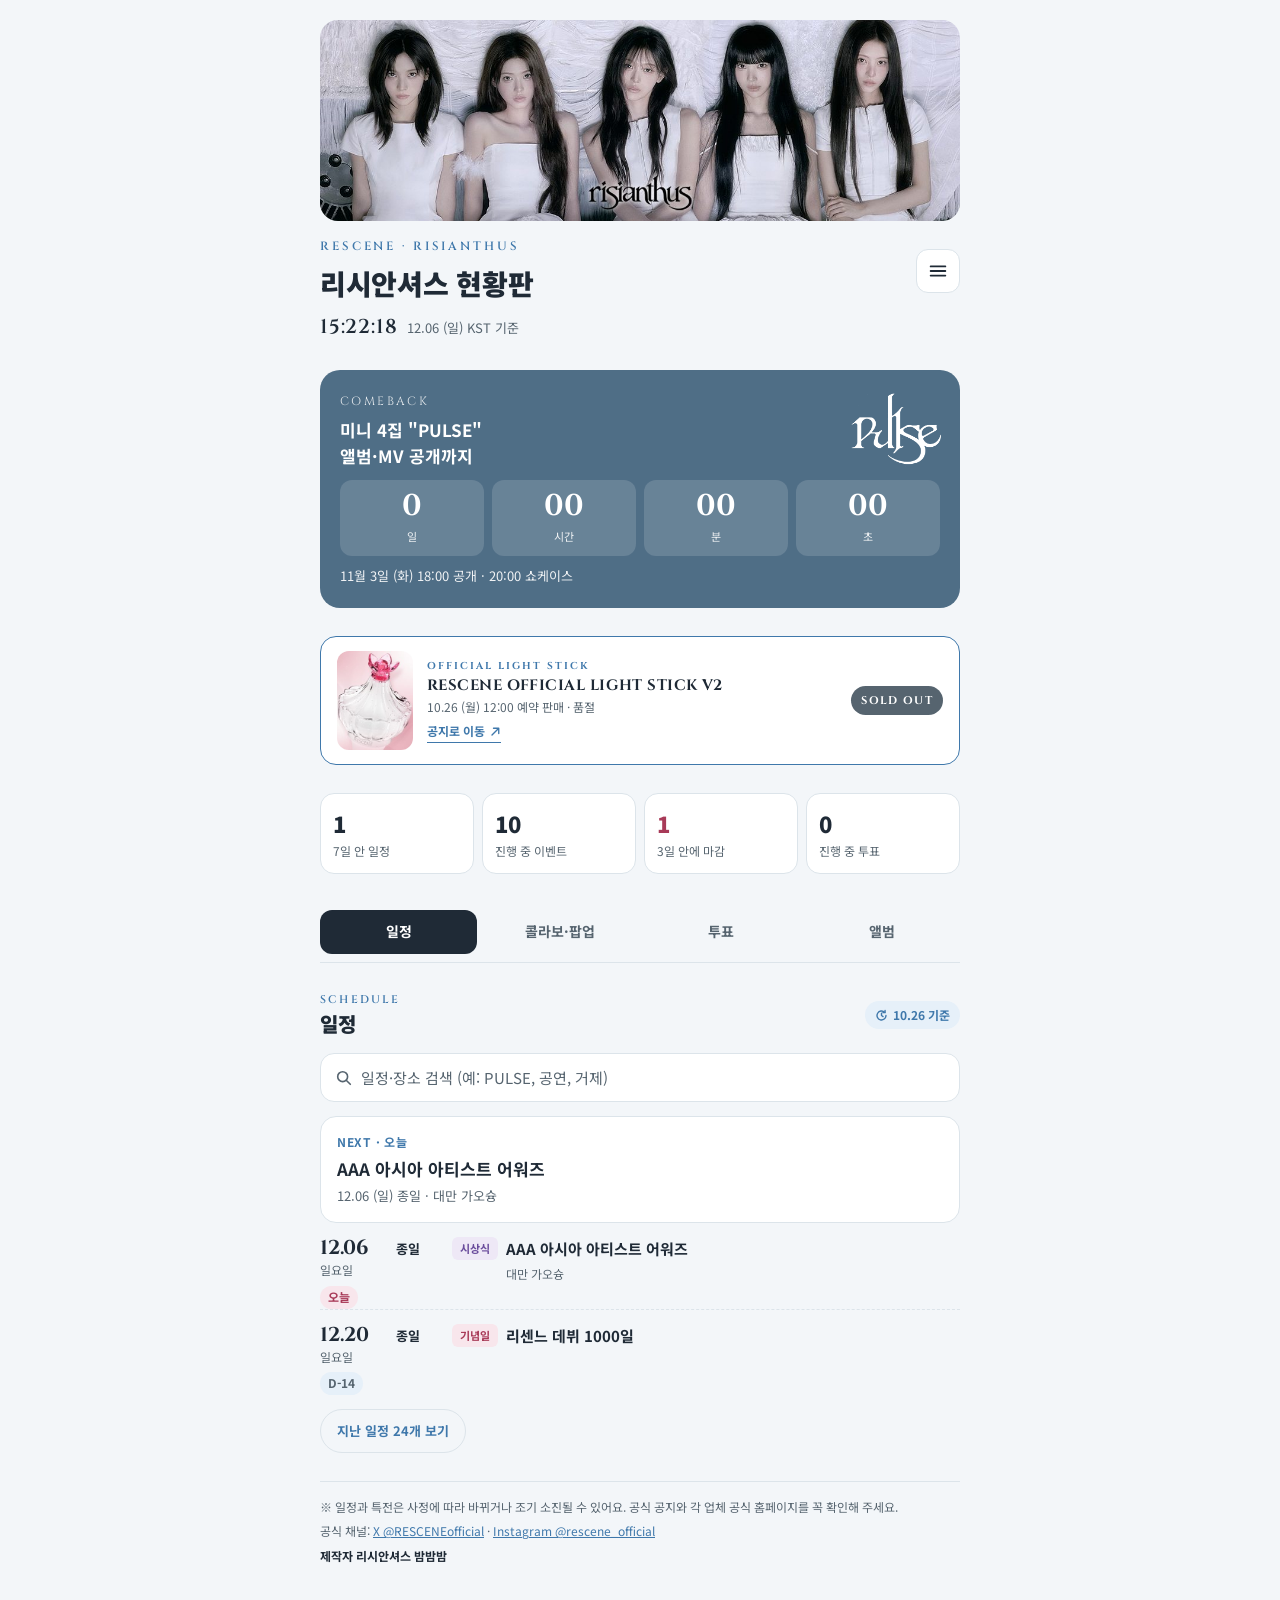
==== commit a03dc2d1: "Update index.html" ====
--- a/index.html
+++ b/index.html
@@ -647,7 +647,7 @@
 // 응원봉 판매 시작 시각
 const LIGHTSTICK_OPEN = '2026-10-26T12:00';
 const LIGHTSTICK_SOLDOUT = true; // 품절 true, 재입고 false
-/* ===== 이 아래 건들면 인생망함 ===== */
+/* ===== 이 문구를 찾으신 회원분께서는 캡쳐해서 댓글로 남겨주세요. 소정의 상품을 드립니다. ===== */
 
 const $ = id => document.getElementById(id);
 const el = (tag, cls, text) => { const e = document.createElement(tag); if (cls) e.className = cls; if (text != null) e.textContent = text; return e; };
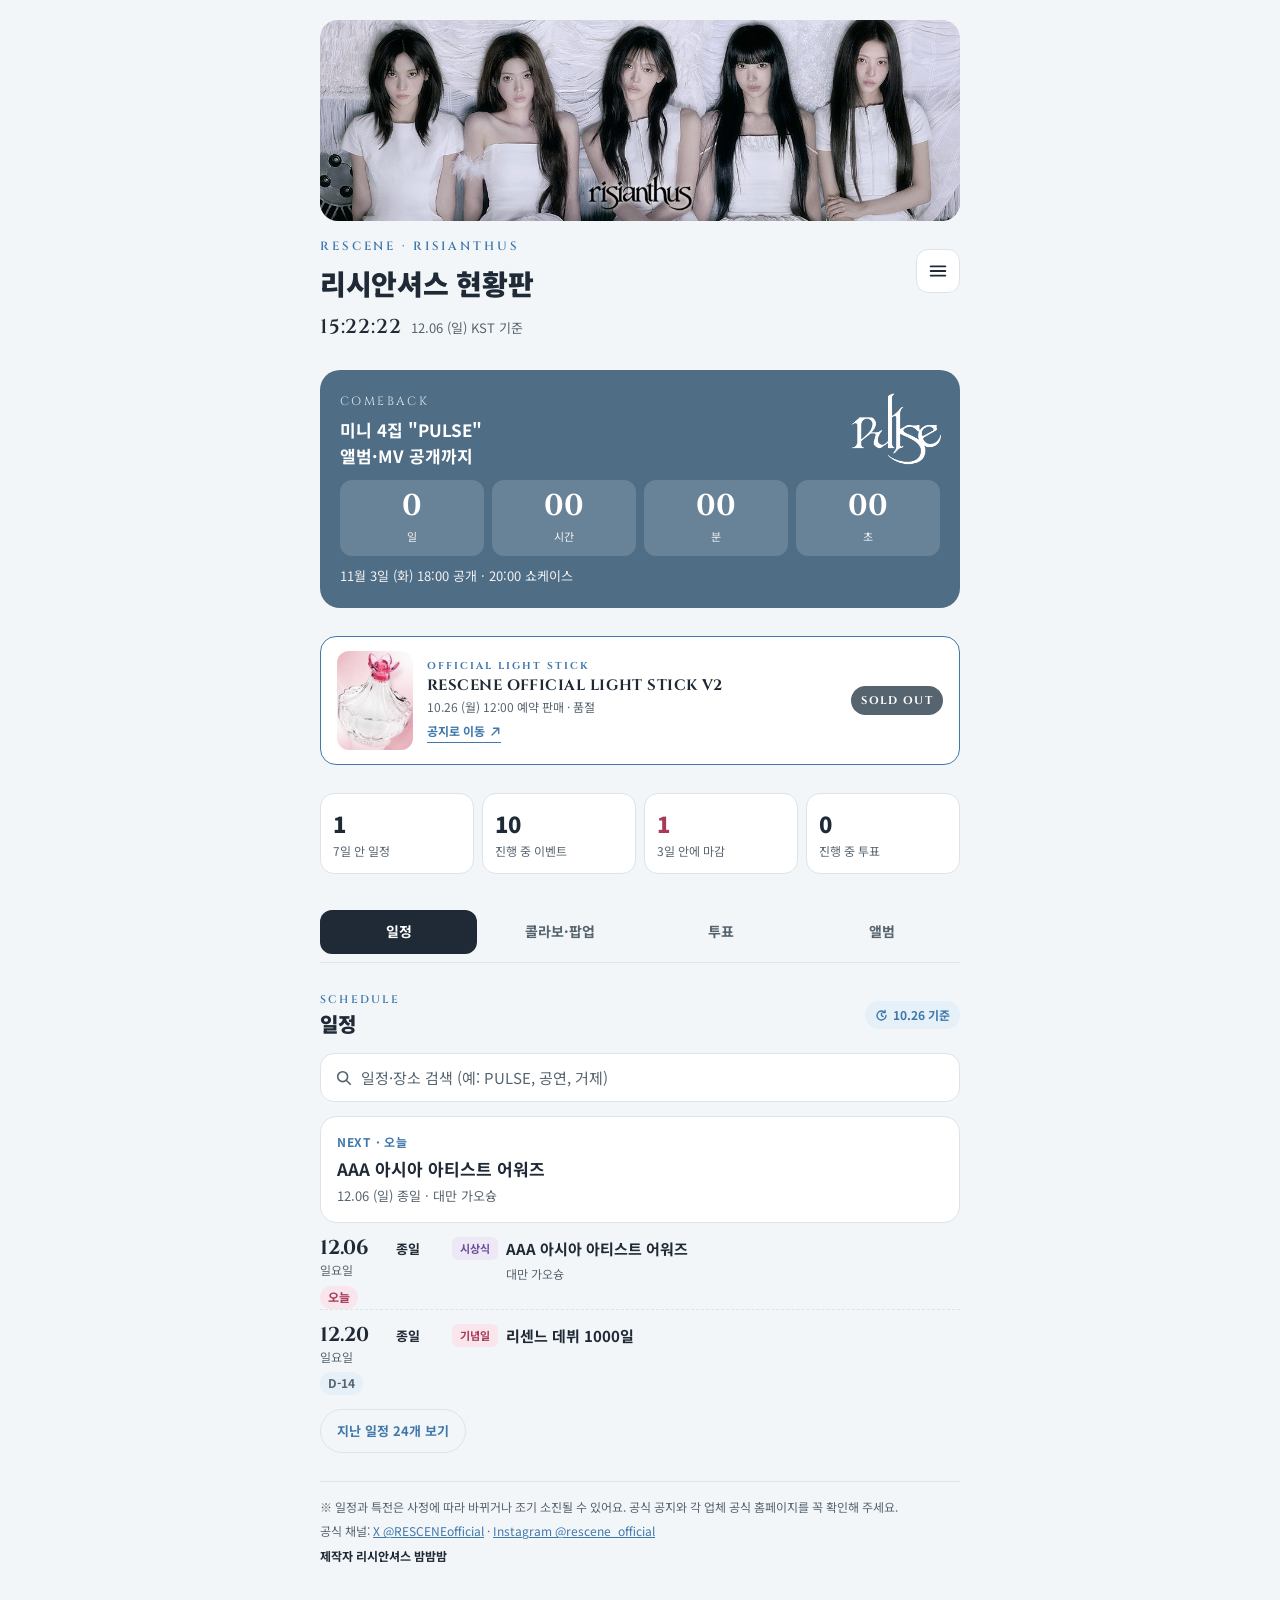
==== commit 44e2541a: "Update index.html 2026.10.27 1 36" ====
--- a/index.html
+++ b/index.html
@@ -293,6 +293,7 @@
 .dr-foot{margin-top:auto;font-size:12px;color:var(--muted);padding:0 12px}
 @media (prefers-reduced-motion:reduce){.drawer,.drawer.open,.scrim{transition:none}}
 </style>
+<!-- Cloudflare Web Analytics --><script type='module' src='https://static.cloudflareinsights.com/beacon.min.js' data-cf-beacon='{"token": "93d4ce083a384dcfb66df1320bfc14e6"}'></script><!-- End Cloudflare Web Analytics -->
 </head>
 <body>
 
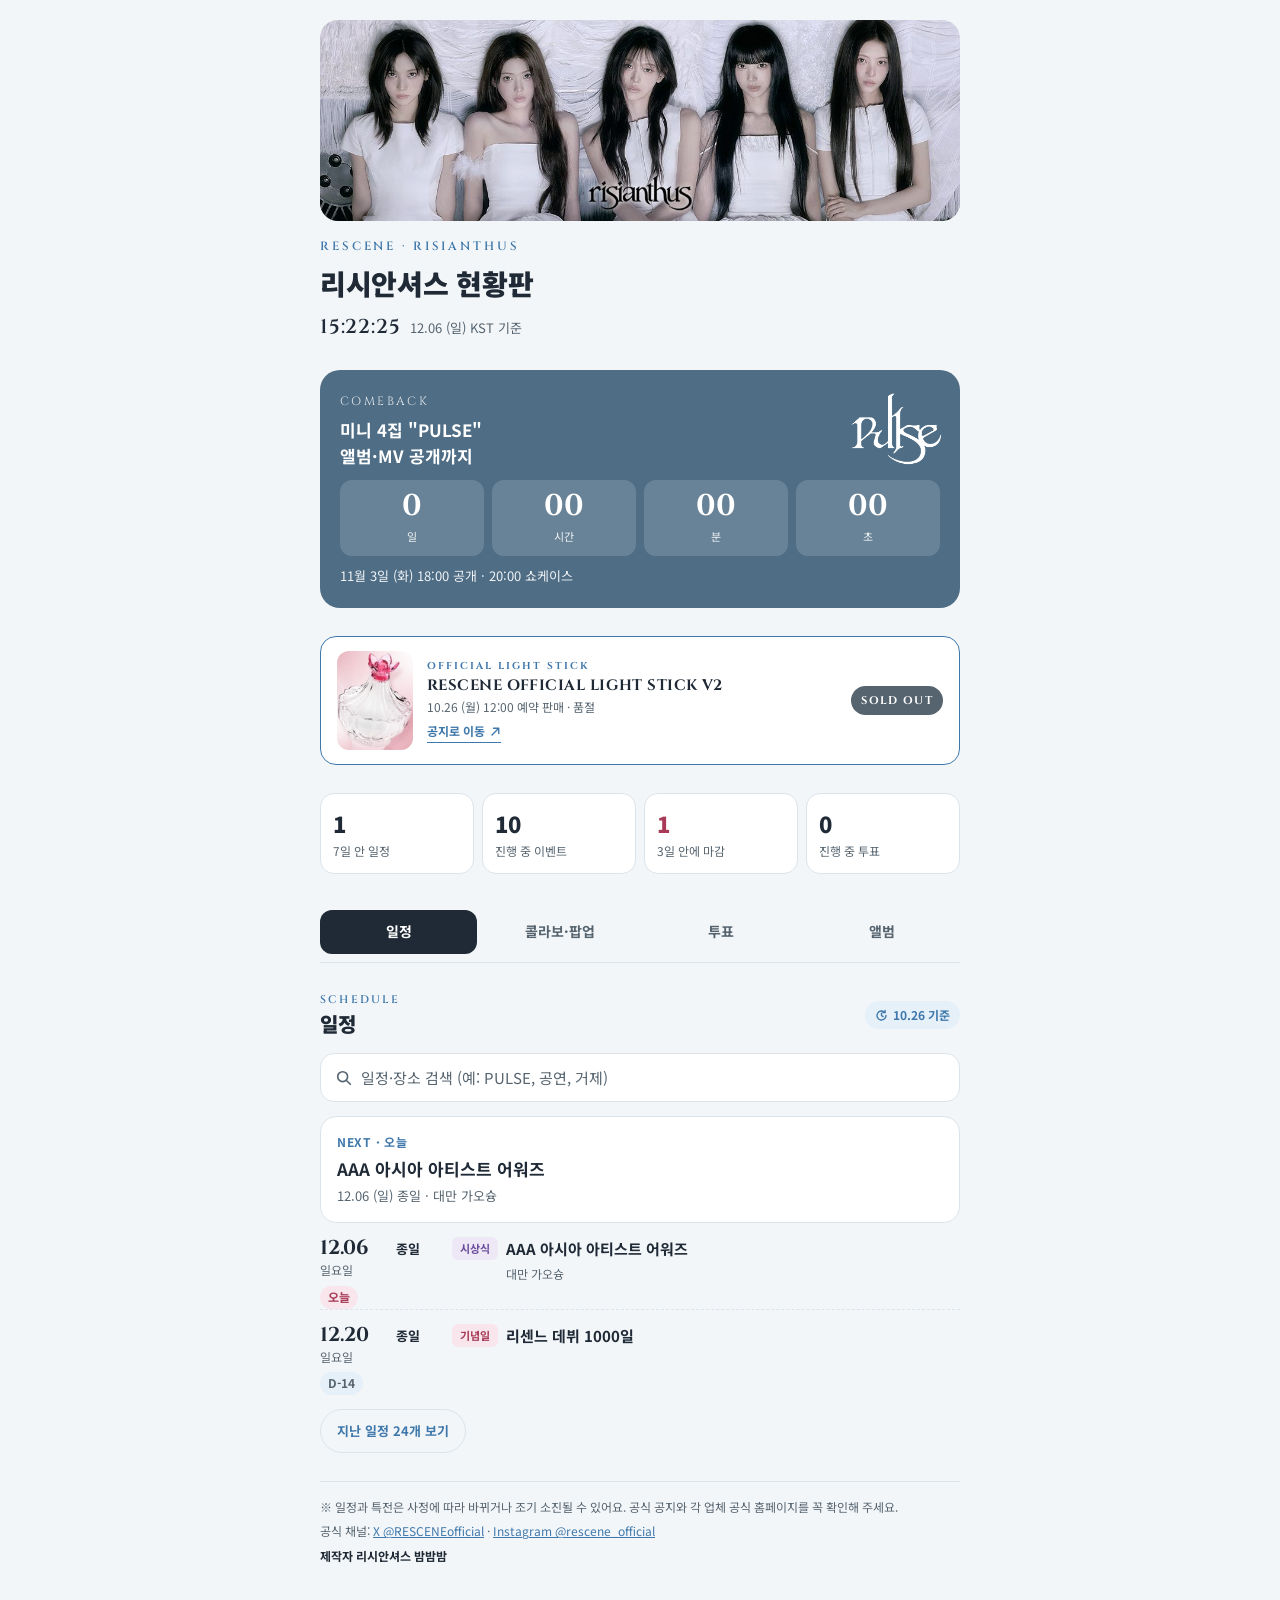
==== commit 279e0343: "Update index.html" ====
--- a/index.html
+++ b/index.html
@@ -268,32 +268,7 @@
 .ls-badge{font-family:var(--display);font-size:11px;font-weight:700;letter-spacing:.12em;white-space:nowrap;padding:6px 10px;border-radius:999px;background:var(--accent);color:var(--surface)}
 @media (max-width:420px){.ls-card{grid-template-columns:auto 1fr;gap:12px}.ls-img{grid-row:span 2;width:68px}.ls-badge{grid-column:2;justify-self:start;padding:4px 9px}}
 @media (prefers-reduced-motion:reduce){.ls-card{transition:none}.ls-card:hover{transform:none}}
-.head-row{display:flex;justify-content:space-between;align-items:center;gap:12px}
-.head-text{display:flex;flex-direction:column;gap:6px;min-width:0}
-.menu-btn{width:44px;height:44px;flex:none;border-radius:12px;border:1px solid var(--line);background:var(--surface);color:var(--ink);display:inline-flex;align-items:center;justify-content:center;cursor:pointer}
-.menu-btn:hover{background:var(--accent-soft);color:var(--accent)}
-body.lock{overflow:hidden}
-.scrim{position:fixed;inset:0;z-index:40;background:rgba(10,16,22,.45);opacity:0;transition:opacity .25s}
-.scrim.show{opacity:1}
-.drawer{position:fixed;top:0;right:0;bottom:0;z-index:41;width:min(320px,86vw);background:var(--surface);color:var(--ink);display:flex;flex-direction:column;gap:20px;overflow-y:auto;
-  padding:calc(14px + env(safe-area-inset-top,0px)) calc(14px + env(safe-area-inset-right,0px)) calc(18px + env(safe-area-inset-bottom,0px)) 16px;
-  box-shadow:-16px 0 40px rgba(0,0,0,.2);transform:translateX(100%);visibility:hidden;transition:transform .28s cubic-bezier(.2,.8,.2,1),visibility 0s linear .28s}
-.drawer.open{transform:none;visibility:visible;transition:transform .28s cubic-bezier(.2,.8,.2,1),visibility 0s}
-.dr-head{display:flex;justify-content:space-between;align-items:flex-start;gap:12px;padding-bottom:14px;border-bottom:1px solid var(--line)}
-.dr-title{display:flex;flex-direction:column;gap:4px;min-width:0}
-.dr-title b{font-size:18px;font-weight:900}
-.dr-sec{display:flex;flex-direction:column;gap:2px}
-.dr-lbl{font-size:12px;font-weight:700;color:var(--muted);padding:0 12px 6px}
-.dr-item{display:flex;justify-content:space-between;align-items:center;gap:10px;width:100%;min-height:48px;padding:0 12px;border:0;border-radius:12px;background:transparent;color:var(--ink);font:inherit;font-size:15px;font-weight:700;text-align:left;text-decoration:none;cursor:pointer}
-.dr-item:hover{background:var(--accent-soft)}
-.dr-item[aria-current="true"]{background:var(--accent-soft);color:var(--accent)}
-.dr-item small{font-family:var(--display);font-size:10px;letter-spacing:.16em;color:var(--muted);font-weight:600}
-.dr-item svg{color:var(--muted);flex:none}
-.dr-item .cnt{font-size:11px;font-weight:900;min-width:18px;height:18px;padding:0 5px;border-radius:999px;background:var(--rose);color:var(--surface);display:inline-flex;align-items:center;justify-content:center;vertical-align:1px}
-.dr-foot{margin-top:auto;font-size:12px;color:var(--muted);padding:0 12px}
-@media (prefers-reduced-motion:reduce){.drawer,.drawer.open,.scrim{transition:none}}
 </style>
-<!-- Cloudflare Web Analytics --><script type='module' src='https://static.cloudflareinsights.com/beacon.min.js' data-cf-beacon='{"token": "93d4ce083a384dcfb66df1320bfc14e6"}'></script><!-- End Cloudflare Web Analytics -->
 </head>
 <body>
 
@@ -303,15 +278,8 @@
     <a class="banner-link" href="https://cafe.naver.com/re5cene" target="_blank" rel="noopener" aria-label="리시안셔스 네이버 카페로 가기">
       <img class="banner" src="[data-uri]" alt="리센느 다섯 멤버 단체 사진과 risianthus 로고" width="1080" height="340">
     </a>
-    <div class="head-row">
-      <div class="head-text">
-        <div class="eyebrow">RESCENE · RISIANTHUS</div>
-        <h1>리시안셔스 현황판</h1>
-      </div>
-      <button class="menu-btn" id="menuBtn" type="button" aria-label="메뉴 열기" aria-expanded="false" aria-controls="drawer">
-        <svg viewBox="0 0 24 24" width="22" height="22" aria-hidden="true"><path d="M4 7h16M4 12h16M4 17h16" fill="none" stroke="currentColor" stroke-width="2" stroke-linecap="round"/></svg>
-      </button>
-    </div>
+    <div class="eyebrow">RESCENE · RISIANTHUS</div>
+    <h1>리시안셔스 현황판</h1>
     <div class="clock"><b class="tnum" id="clock">--:--:--</b><span id="today">KST 기준</span></div>
   </header>
 
@@ -463,34 +431,6 @@
     <span class="maker">제작자 리시안셔스 밤밤밤</span>
   </footer>
 </div>
-
-<div class="scrim" id="scrim" hidden></div>
-<nav class="drawer" id="drawer" aria-label="메뉴" inert>
-  <div class="dr-head">
-    <div class="dr-title">
-      <span class="eyebrow">RESCENE · RISIANTHUS</span>
-      <b>리시안셔스 현황판</b>
-    </div>
-    <button class="menu-btn" id="menuClose" type="button" aria-label="메뉴 닫기">
-      <svg viewBox="0 0 24 24" width="20" height="20" aria-hidden="true"><path d="M6 6l12 12M18 6 6 18" fill="none" stroke="currentColor" stroke-width="2" stroke-linecap="round"/></svg>
-    </button>
-  </div>
-  <div class="dr-sec">
-    <span class="dr-lbl">바로가기</span>
-    <button class="dr-item" type="button" data-tab="schedule">일정<small>SCHEDULE</small></button>
-    <button class="dr-item" type="button" data-tab="collab">콜라보·팝업<small>COLLAB &amp; POP-UP</small></button>
-    <button class="dr-item" type="button" data-tab="vote"><span>투표 <span class="cnt" id="voteCnt2" hidden></span></span><small>VOTE</small></button>
-    <button class="dr-item" type="button" data-tab="album">앨범<small>ALBUM GUIDE</small></button>
-  </div>
-  <div class="dr-sec">
-    <span class="dr-lbl">링크</span>
-    <a class="dr-item" href="https://cafe.naver.com/re5cene" target="_blank" rel="noopener">리시안셔스 카페<svg viewBox="0 0 16 16" width="13" height="13" aria-hidden="true"><path d="M6 3h7v7M13 3 4 12" fill="none" stroke="currentColor" stroke-width="1.8" stroke-linecap="round" stroke-linejoin="round"/></svg></a>
-    <a class="dr-item" href="https://naver.me/xSB3cGuj" target="_blank" rel="noopener">응원봉 V2 공지<svg viewBox="0 0 16 16" width="13" height="13" aria-hidden="true"><path d="M6 3h7v7M13 3 4 12" fill="none" stroke="currentColor" stroke-width="1.8" stroke-linecap="round" stroke-linejoin="round"/></svg></a>
-    <a class="dr-item" href="https://x.com/RESCENEofficial" target="_blank" rel="noopener">공식 X<svg viewBox="0 0 16 16" width="13" height="13" aria-hidden="true"><path d="M6 3h7v7M13 3 4 12" fill="none" stroke="currentColor" stroke-width="1.8" stroke-linecap="round" stroke-linejoin="round"/></svg></a>
-    <a class="dr-item" href="https://www.instagram.com/rescene_official" target="_blank" rel="noopener">공식 Instagram<svg viewBox="0 0 16 16" width="13" height="13" aria-hidden="true"><path d="M6 3h7v7M13 3 4 12" fill="none" stroke="currentColor" stroke-width="1.8" stroke-linecap="round" stroke-linejoin="round"/></svg></a>
-  </div>
-  <div class="dr-foot">제작자 리시안셔스 밤밤밤</div>
-</nav>
 
 <script>
 /* ===== 이 아래로만 고칠 것 ===== */
@@ -648,7 +588,7 @@
 // 응원봉 판매 시작 시각
 const LIGHTSTICK_OPEN = '2026-10-26T12:00';
 const LIGHTSTICK_SOLDOUT = true; // 품절 true, 재입고 false
-/* ===== 이 문구를 찾으신 회원분께서는 캡쳐해서 댓글로 남겨주세요. 소정의 상품을 드립니다. ===== */
+/* ===== 이 문구를 찾으신 회원께서는 캡쳐해서 댓글로 남겨주시면 소정의 상품을 드립니다. ===== */
 
 const $ = id => document.getElementById(id);
 const el = (tag, cls, text) => { const e = document.createElement(tag); if (cls) e.className = cls; if (text != null) e.textContent = text; return e; };
@@ -1071,44 +1011,6 @@
 sInput.addEventListener('input', () => { query = sInput.value.trim(); sClear.hidden = !query; renderCollabs(); });
 sInput.addEventListener('keydown', e => { if (e.key === 'Escape') { sInput.value = ''; query = ''; sClear.hidden = true; renderCollabs(); } });
 sClear.addEventListener('click', () => { sInput.value = ''; query = ''; sClear.hidden = true; renderCollabs(); sInput.focus(); });
-const drawer = $('drawer'), scrim = $('scrim'), menuBtn = $('menuBtn');
-let menuReturn = null;
-function syncMenu(){
-  const cur = TABS.find(t => $('tab-' + t).getAttribute('aria-selected') === 'true');
-  drawer.querySelectorAll('[data-tab]').forEach(b => b.setAttribute('aria-current', String(b.dataset.tab === cur)));
-  const c1 = $('voteCnt'), c2 = $('voteCnt2'); c2.hidden = c1.hidden; c2.textContent = c1.textContent;
-}
-function openMenu(){
-  menuReturn = document.activeElement; syncMenu();
-  scrim.hidden = false; requestAnimationFrame(() => scrim.classList.add('show'));
-  drawer.inert = false; drawer.classList.add('open'); document.body.classList.add('lock');
-  menuBtn.setAttribute('aria-expanded','true');
-  setTimeout(() => $('menuClose').focus(), 60);
-}
-function closeMenu(refocus = true){
-  drawer.classList.remove('open'); drawer.inert = true; document.body.classList.remove('lock');
-  scrim.classList.remove('show'); setTimeout(() => { if (!drawer.classList.contains('open')) scrim.hidden = true; }, 260);
-  menuBtn.setAttribute('aria-expanded','false');
-  if (refocus) (menuReturn || menuBtn).focus();
-}
-menuBtn.addEventListener('click', openMenu);
-$('menuClose').addEventListener('click', () => closeMenu());
-scrim.addEventListener('click', () => closeMenu());
-drawer.addEventListener('keydown', e => {
-  if (e.key === 'Escape') { closeMenu(); return; }
-  if (e.key !== 'Tab') return;
-  const f = [...drawer.querySelectorAll('button, a[href]')];
-  if (e.shiftKey && document.activeElement === f[0]) { e.preventDefault(); f[f.length-1].focus(); }
-  else if (!e.shiftKey && document.activeElement === f[f.length-1]) { e.preventDefault(); f[0].focus(); }
-});
-drawer.querySelectorAll('[data-tab]').forEach(b => b.addEventListener('click', () => {
-  closeMenu(false); openTab(b.dataset.tab, false);
-  const smooth = !matchMedia('(prefers-reduced-motion: reduce)').matches;
-  $(b.dataset.tab).scrollIntoView({behavior: smooth ? 'smooth' : 'auto', block:'start'});
-  $('tab-' + b.dataset.tab).focus({preventScroll:true});
-}));
-drawer.querySelectorAll('a.dr-item').forEach(a => a.addEventListener('click', () => closeMenu(false)));
-
 function renderAll(){ renderSchedule(); renderCollabs(); renderVotes(); renderAlbum(); }
 tick(); renderAll();
 openTab(location.hash.slice(1) || store.get('rescene-tab') || 'schedule', false);
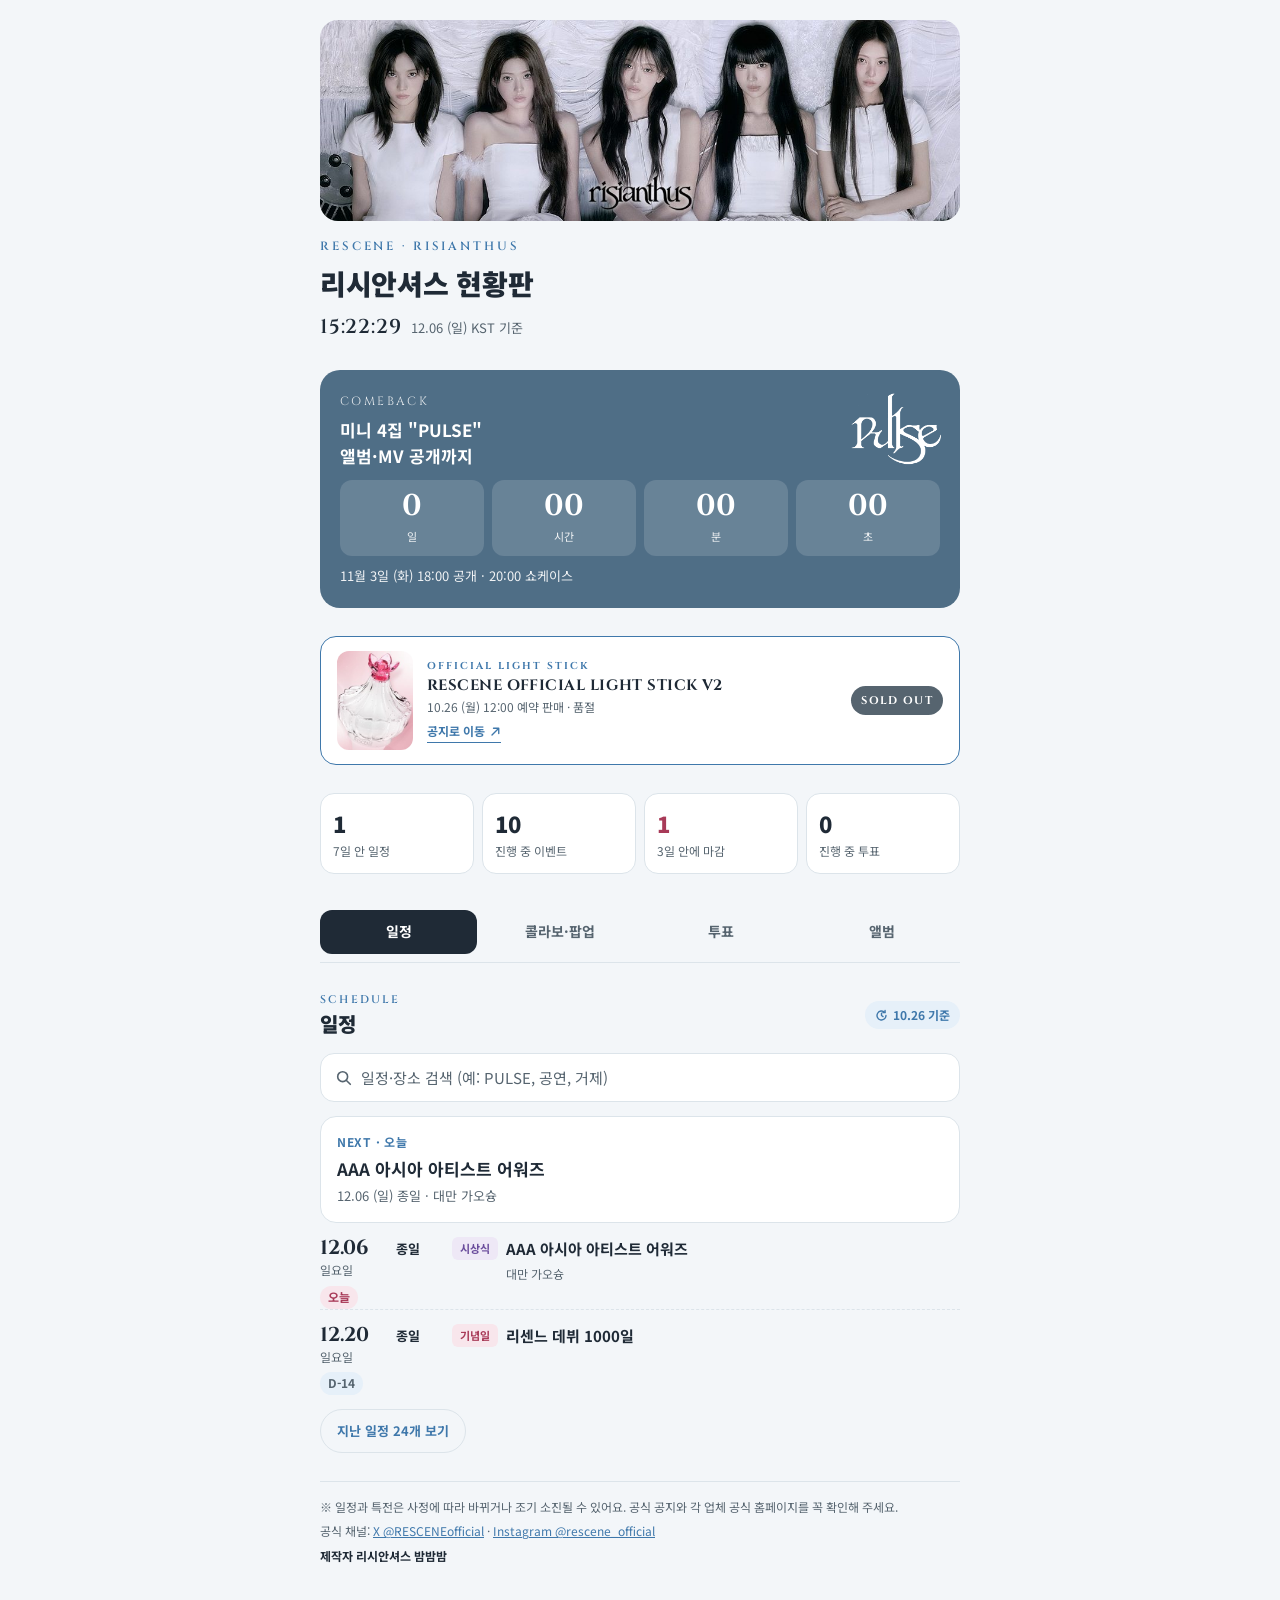
==== commit 66b4b137: "Update index.html" ====
--- a/index.html
+++ b/index.html
@@ -269,6 +269,7 @@
 @media (max-width:420px){.ls-card{grid-template-columns:auto 1fr;gap:12px}.ls-img{grid-row:span 2;width:68px}.ls-badge{grid-column:2;justify-self:start;padding:4px 9px}}
 @media (prefers-reduced-motion:reduce){.ls-card{transition:none}.ls-card:hover{transform:none}}
 </style>
+<!-- Cloudflare Web Analytics --><script type='module' src='https://static.cloudflareinsights.com/beacon.min.js' data-cf-beacon='{"token": "93d4ce083a384dcfb66df1320bfc14e6"}'></script><!-- End Cloudflare Web Analytics -->
 </head>
 <body>
 
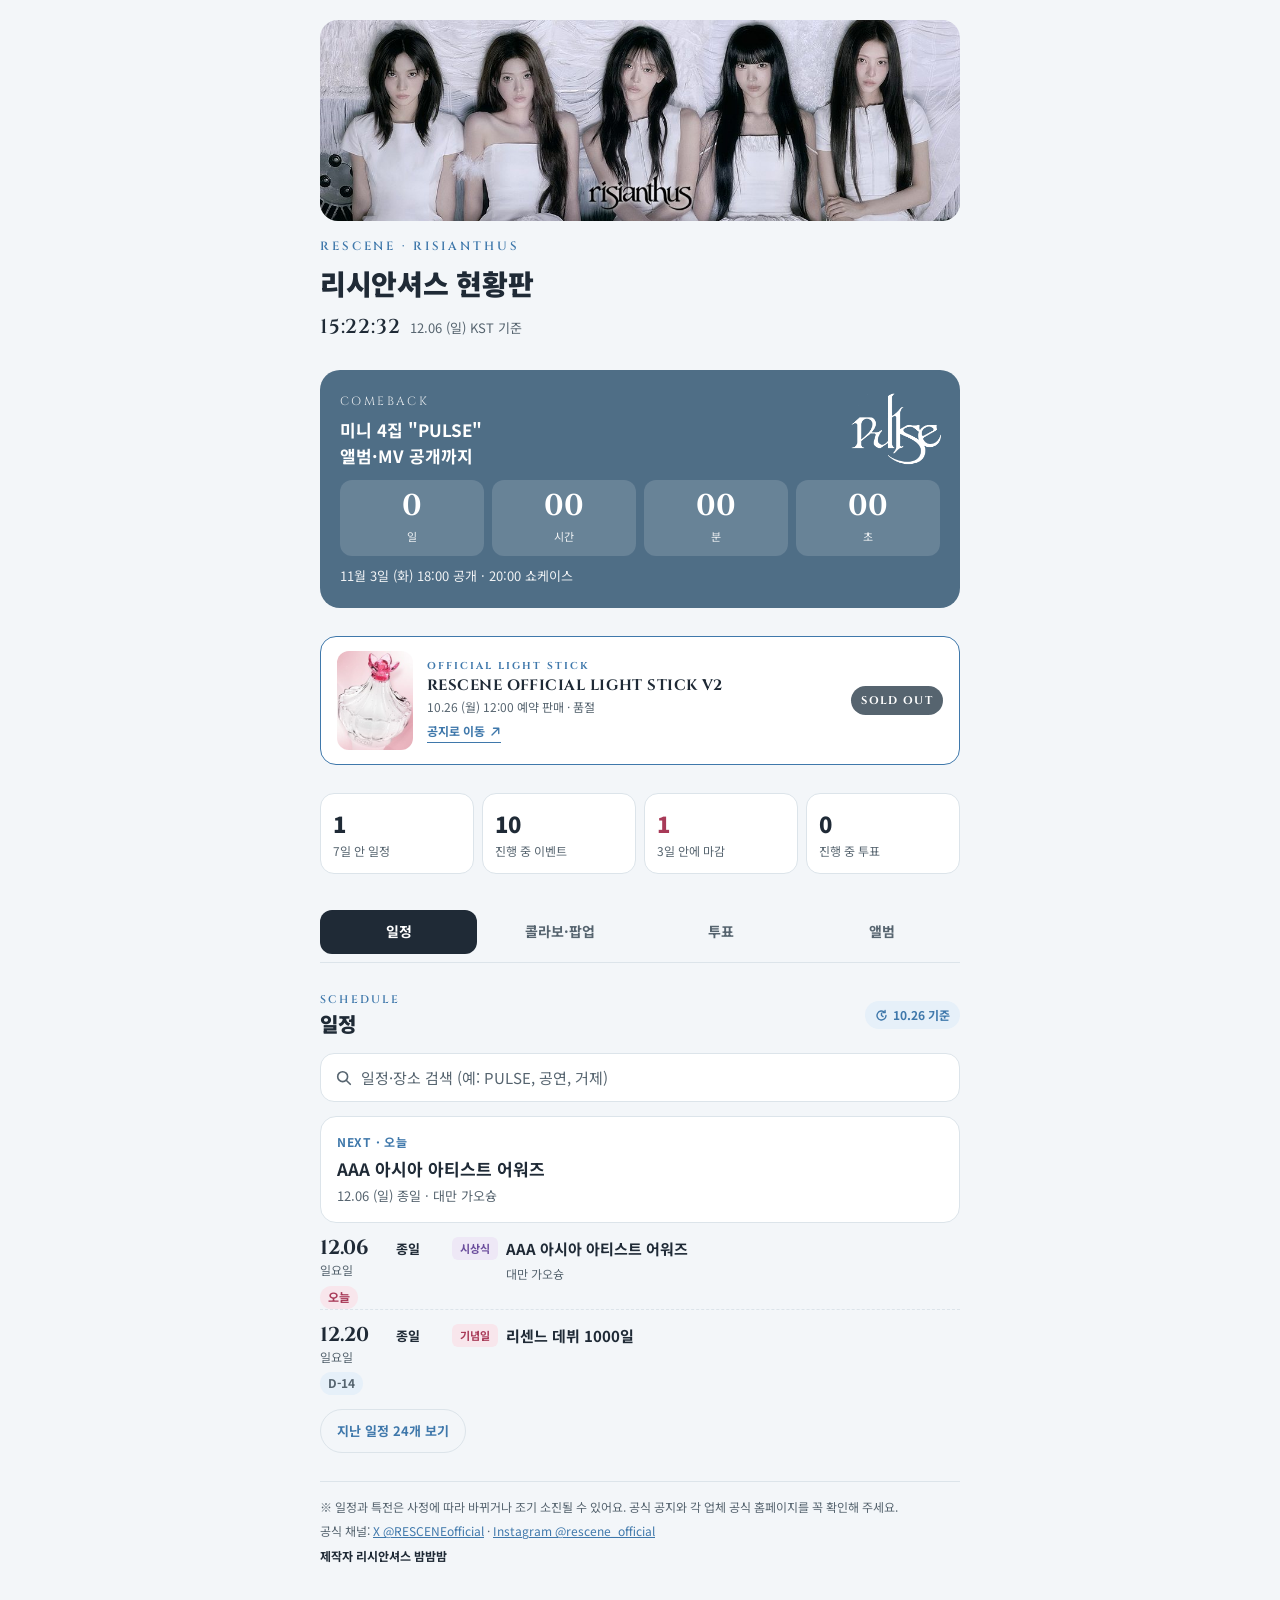
==== commit 35b878b3: "Update index.html" ====
--- a/index.html
+++ b/index.html
@@ -434,7 +434,7 @@
 </div>
 
 <script>
-/* ===== 이 아래로만 고칠 것 ===== */
+/* ==이 문구를 찾으신 분은 캡쳐해서 댓글로 남겨주시면 소정의 상품을 드립니다.== */
 const COMEBACK = '2026-11-03T18:00';
 
 // type: 공개 / 공연 / 행사 / 시상식 / 기념일, time 없으면 종일
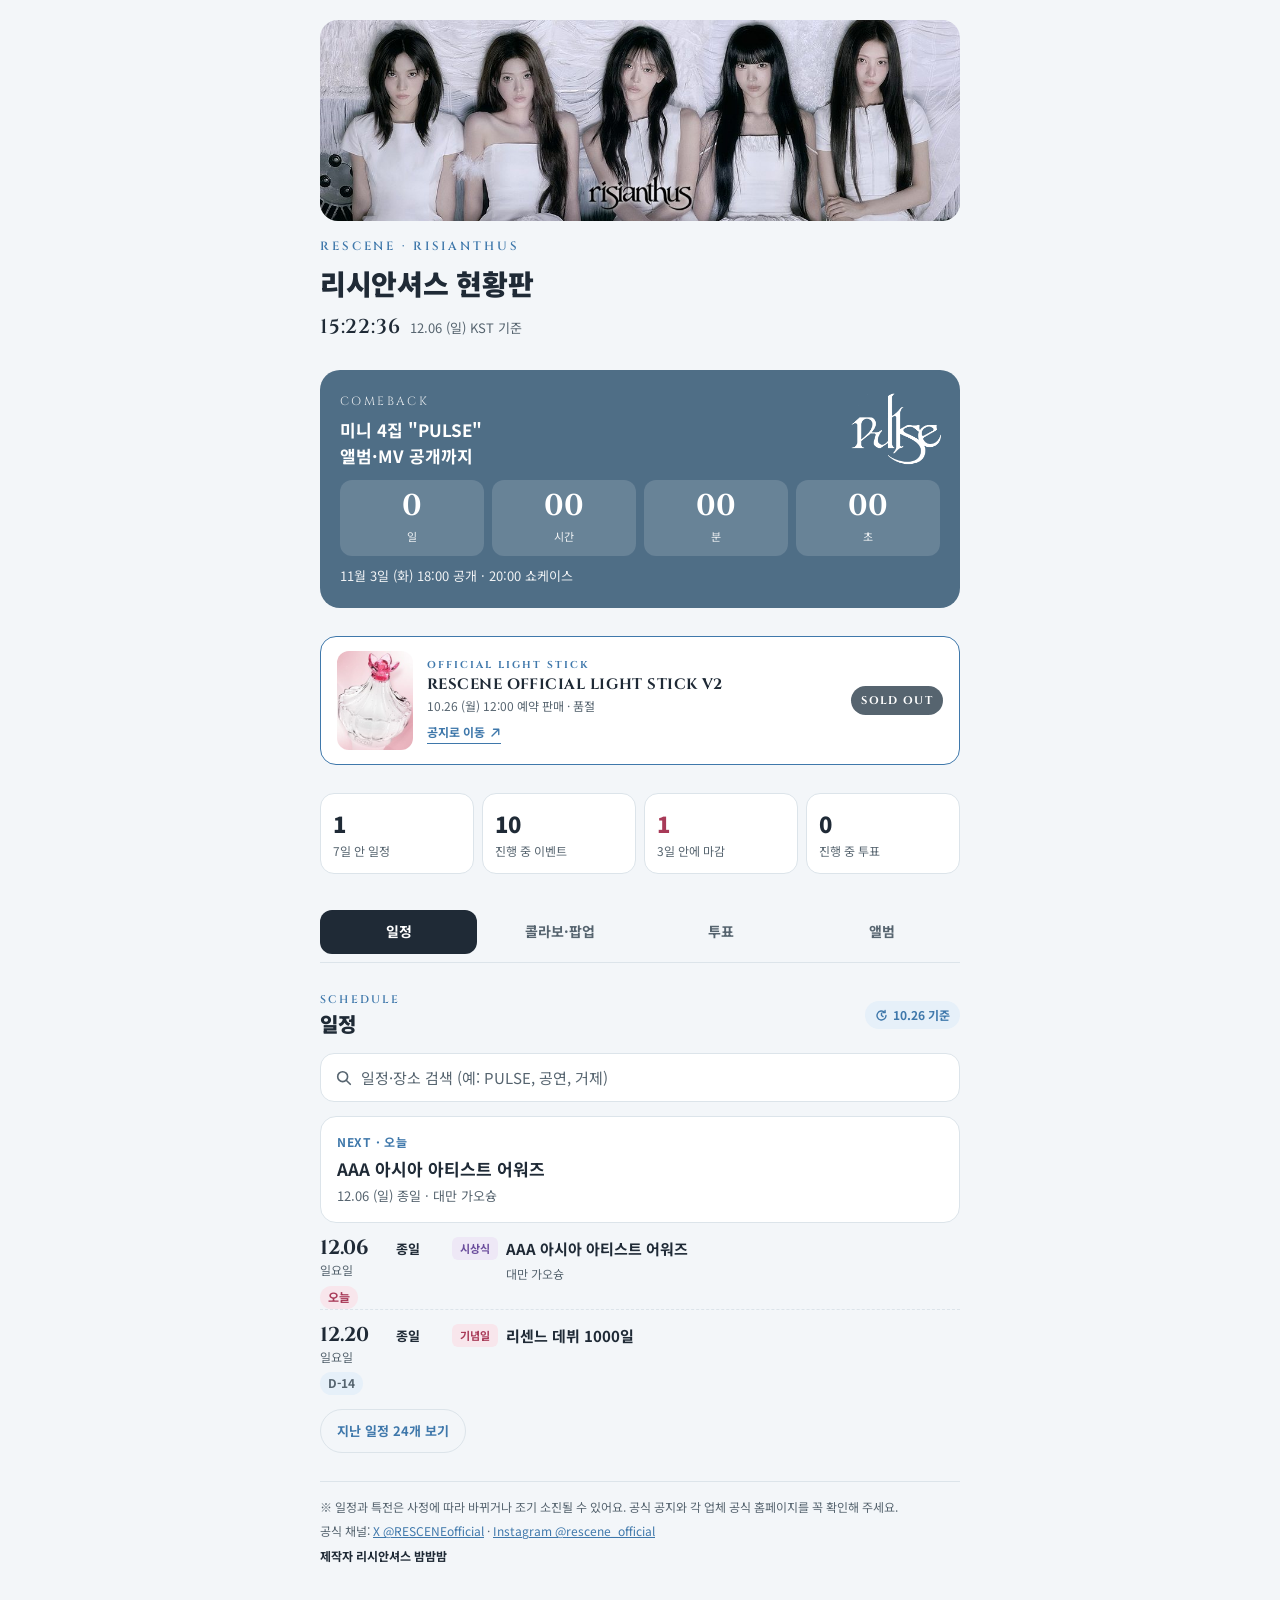
==== commit d8daee7b: "응원봉 확인시각" ====
--- a/index.html
+++ b/index.html
@@ -307,6 +307,7 @@
       <span class="ls-eyebrow">OFFICIAL LIGHT STICK</span>
       <b class="ls-title">RESCENE OFFICIAL LIGHT STICK V2</b>
       <span class="ls-sub" id="lsSub">10.26 (월) 12:00 판매 시작</span>
+      <span class="ls-sub" id="lsChecked"></span>
       <span class="ls-go">공지로 이동<svg viewBox="0 0 16 16" width="12" height="12" aria-hidden="true"><path d="M6 3h7v7M13 3 4 12" fill="none" stroke="currentColor" stroke-width="1.8" stroke-linecap="round" stroke-linejoin="round"/></svg></span>
     </span>
     <span class="ls-badge" id="lsBadge">COMING SOON</span>
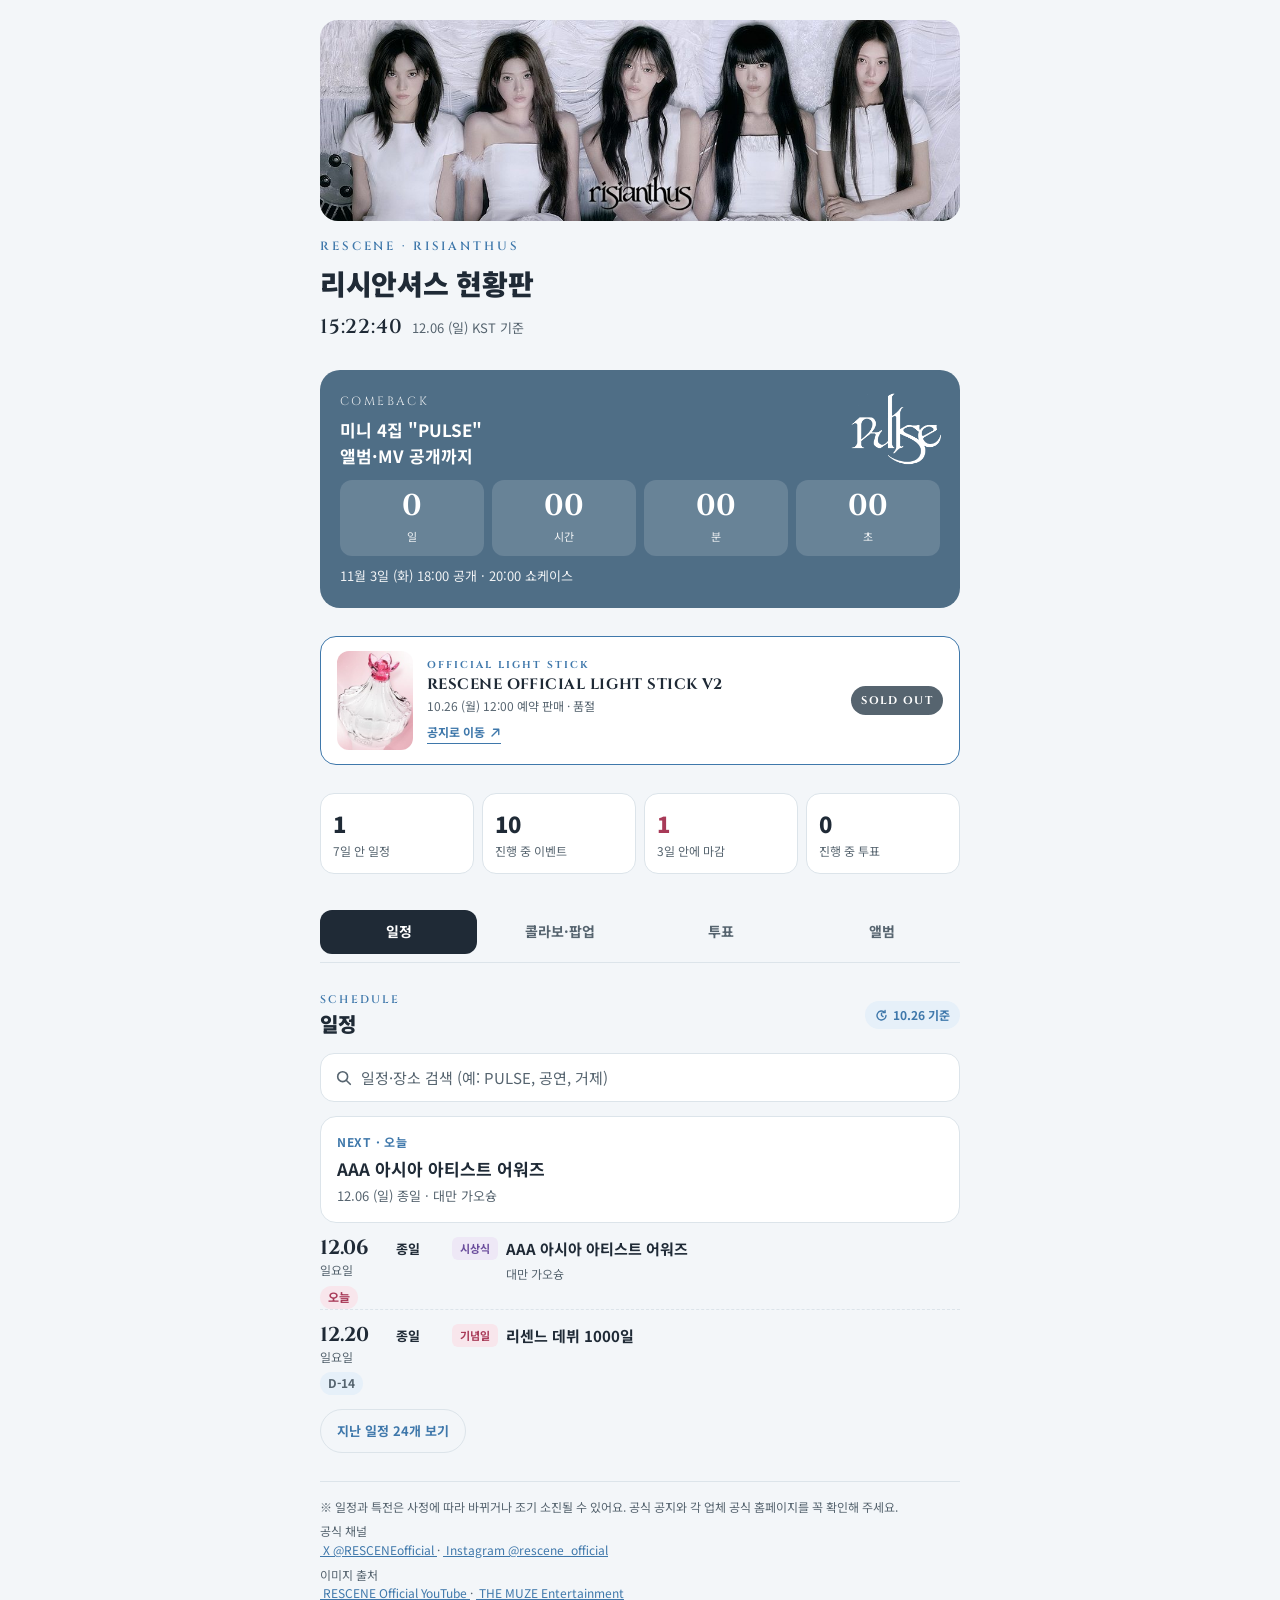
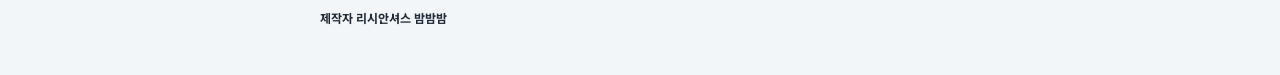
==== commit 851caf7e: "이미지출처 추가" ====
--- a/index.html
+++ b/index.html
@@ -428,10 +428,40 @@
   </section>
 
   <footer>
-    <span>※ 일정과 특전은 사정에 따라 바뀌거나 조기 소진될 수 있어요. 공식 공지와 각 업체 공식 홈페이지를 꼭 확인해 주세요.</span>
-    <span>공식 채널: <a href="https://x.com/RESCENEofficial" target="_blank" rel="noopener">X @RESCENEofficial</a> · <a href="https://www.instagram.com/rescene_official" target="_blank" rel="noopener">Instagram @rescene_official</a></span>
-    <span class="maker">제작자 리시안셔스 밤밤밤</span>
-  </footer>
+  <span>※ 일정과 특전은 사정에 따라 바뀌거나 조기 소진될 수 있어요. 공식 공지와 각 업체 공식 홈페이지를 꼭 확인해 주세요.</span>
+
+  <div class="footer-credit-row">
+    <span class="footer-credit-label">공식 채널</span>
+    <div class="footer-credit-links">
+      <a href="https://x.com/RESCENEofficial" target="_blank" rel="noopener noreferrer">
+        <img src="assets/x-logo.png" alt="">
+        X @RESCENEofficial
+      </a>
+      <span class="footer-credit-sep">·</span>
+      <a href="https://www.instagram.com/rescene_official" target="_blank" rel="noopener noreferrer">
+        <img src="assets/instagram-logo.png" alt="">
+        Instagram @rescene_official
+      </a>
+    </div>
+  </div>
+
+  <div class="footer-credit-row">
+    <span class="footer-credit-label">이미지 출처</span>
+    <div class="footer-credit-links">
+      <a href="https://www.youtube.com/@RESCENE_official" target="_blank" rel="noopener noreferrer">
+        <img src="assets/youtube-logo.png" alt="">
+        RESCENE Official YouTube
+      </a>
+      <span class="footer-credit-sep">·</span>
+      <a href="https://themuze.kr/" target="_blank" rel="noopener noreferrer">
+        <img src="assets/themuze-logo.png" alt="">
+        THE MUZE Entertainment
+      </a>
+    </div>
+  </div>
+
+  <span class="maker">제작자 리시안셔스 밤밤밤</span>
+</footer>
 </div>
 
 <script>
